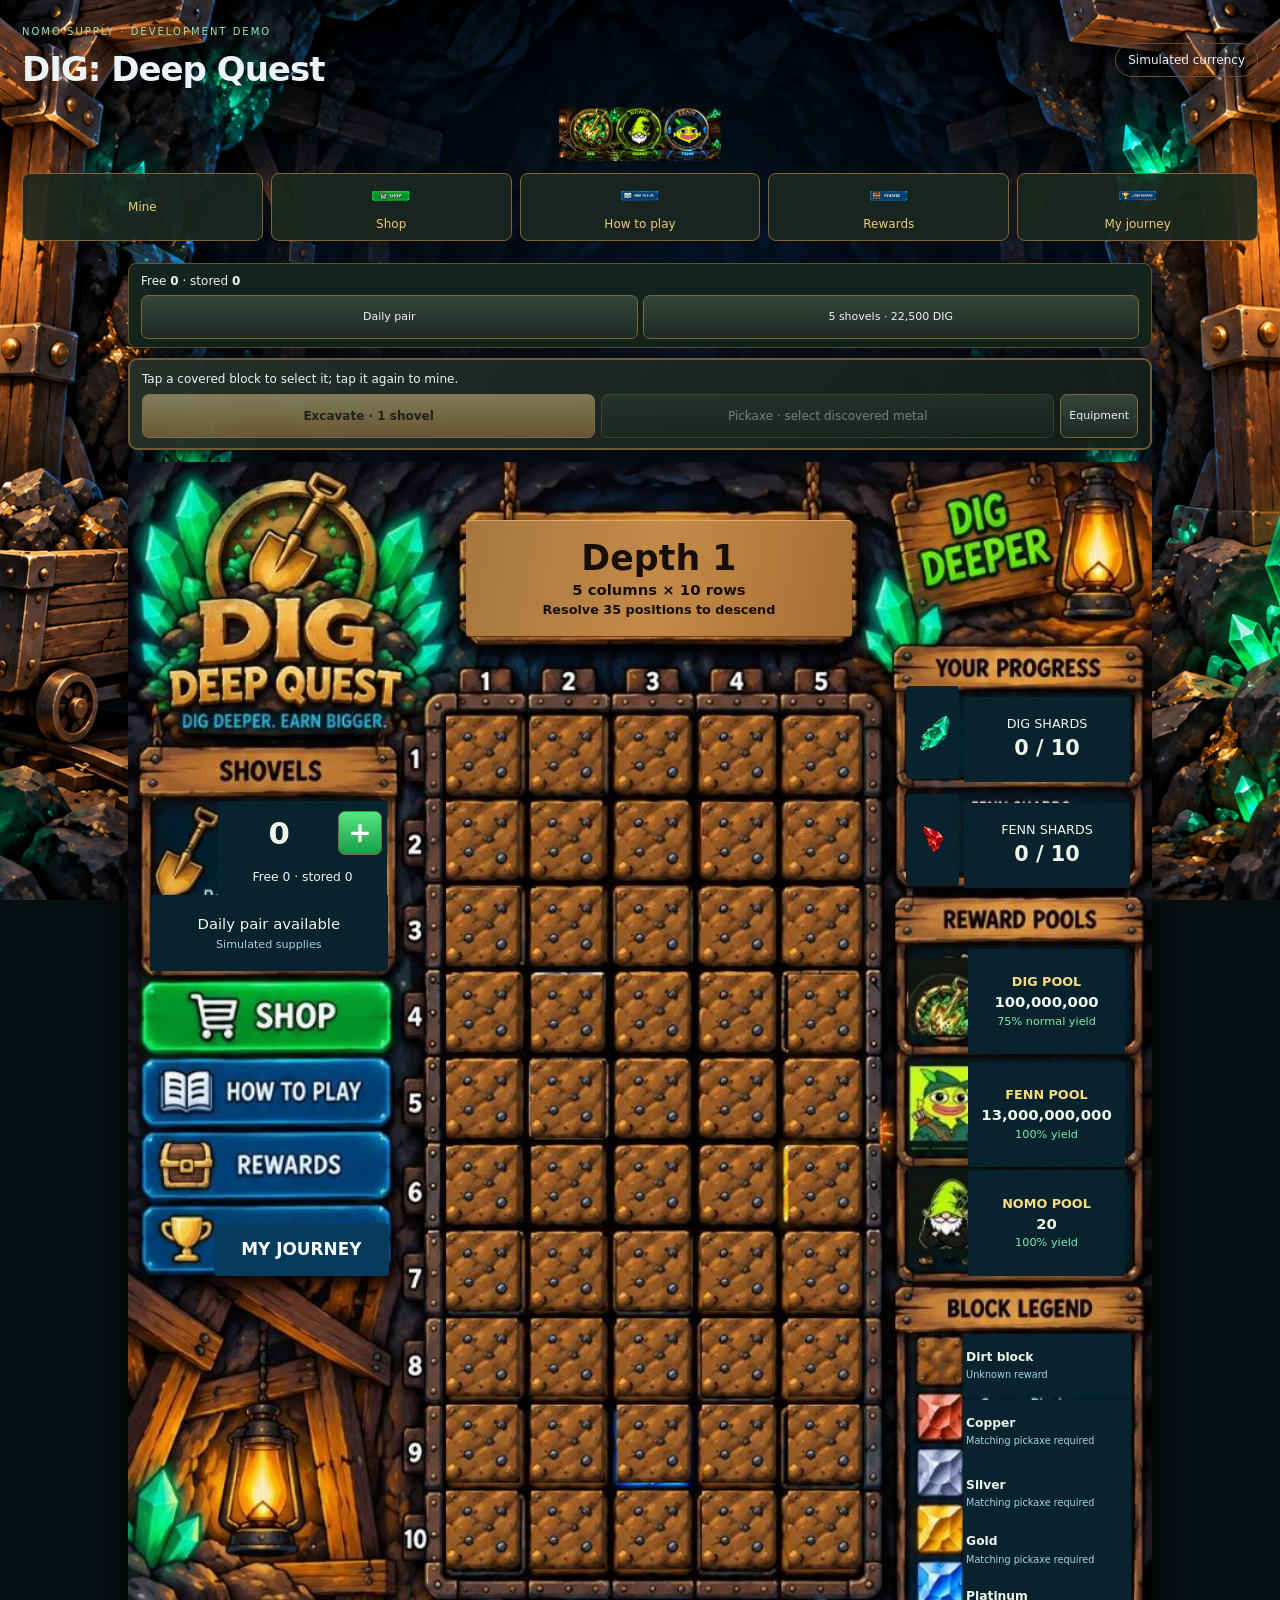
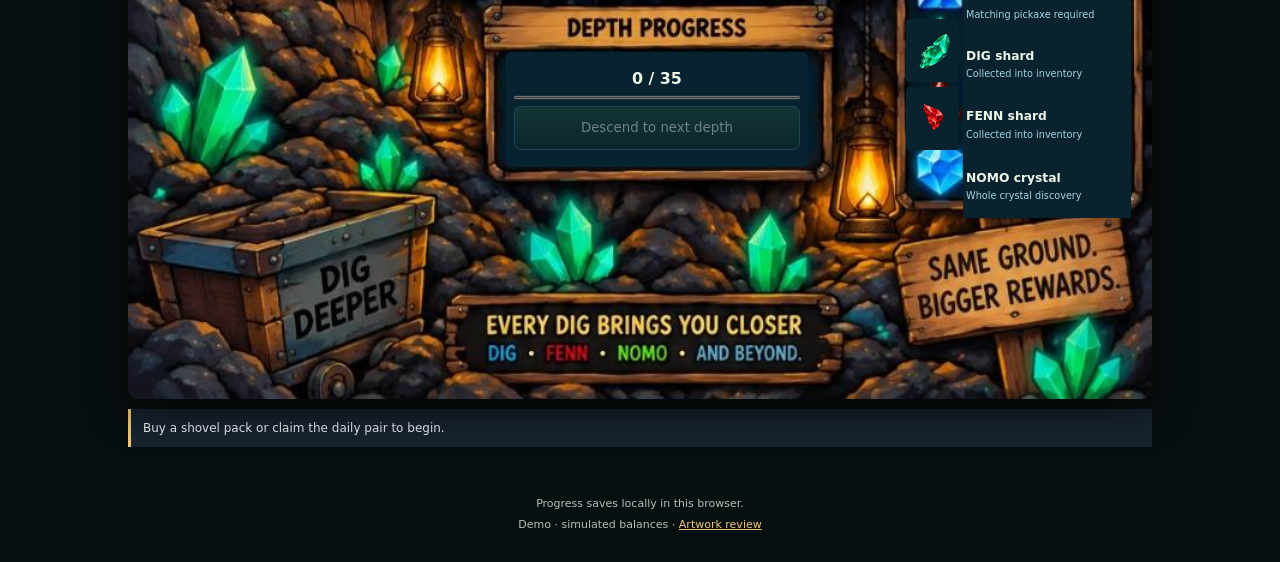
==== index.html @ f8990d6e "Publish tested NOMO Dynamite Run and shop target-mode fixes" ====
<!doctype html>
<html lang="en">
<head>
  <meta charset="utf-8">
  <meta name="viewport" content="width=device-width, initial-scale=1">
  <meta name="theme-color" content="#101923">
  <meta name="referrer" content="no-referrer">
  <meta http-equiv="Content-Security-Policy" content="default-src 'self'; script-src 'self'; style-src 'self'; img-src 'self' data:; connect-src 'self'; object-src 'none'; base-uri 'self'; form-action 'self'">
  <title>DIG: Deep Quest — gameplay preview</title>
  <link rel="stylesheet" href="style.css?v=nomo-run-20261014">
  <link rel="stylesheet" href="approved-board.css?v=nomo-run-20261014">
  <link rel="stylesheet" href="approved-shop.css?v=nomo-run-20261014">
  <script type="module" src="interface.mjs?v=nomo-run-20261014"></script>
  <script type="module" src="app.mjs?v=nomo-run-20261014"></script>
</head>
<body>
  <header><div><p class="eyebrow">NOMO SUPPLY · DEVELOPMENT DEMO</p><h1>DIG: Deep Quest</h1></div><span class="tag">Simulated currency</span></header>
  <div class="brand-scene"><img src="assets/branding/DIG_NOMO_FENN_Coins_User_Selected.png" alt="Official DIG mining emblem, NOMO face and FENN face currency designs" decoding="async"></div>
  <div class="notice" id="art-status" hidden>Approved original artwork · new interface and effects remain available for review.</div>
  <nav class="quick-links" aria-label="Game sections"><a href="#mine">Mine</a><a href="#supplies" data-open-panel="shop-panel" data-art-id="ui.shop">Shop</a><a href="#how-to" data-open-panel="help-panel" data-art-id="ui.how_to_play">How to play</a><a href="#tools" data-open-panel="rewards-panel" data-art-id="ui.rewards">Rewards</a><a href="#statistics" data-open-panel="journey-panel" data-art-id="ui.leaderboard">My journey</a><button type="button" id="qa-launch" data-open-panel="qa-panel" hidden>Demo testing</button></nav>

  <main>

    <section class="mine" id="mine" aria-label="Mining board">
      <div class="approved-board-logo" role="img" aria-label="Approved DIG: Deep Quest shovel and emerald emblem"></div>
      <div class="mine-supplies"><span>Free <b id="free-balance">0</b> · stored <b id="stored-balance">0</b></span><button id="quick-free">Daily pair</button><button id="quick-buy">5 shovels · 22,500 DIG</button></div>
      <div class="target-panel"><p id="target">Select a covered position.</p><button id="dig" class="primary">Excavate · 1 shovel</button><button id="pickaxe">Resolve metal with DIG pickaxe</button><button type="button" data-open-panel="equipment-panel">Equipment</button></div>
      <p class="board-pan-hint">Approved mining board · on a phone, swipe sideways to reach the board and side panels.</p>
      <div class="scene-viewport" data-board-source="assets/boards/approved_full_board.jpg" tabindex="0" aria-label="Approved mining scene; scroll horizontally on a phone"><div class="scene-stage">
        <img class="board-source" src="assets/boards/approved_full_board.jpg" width="853" height="1280" alt="Approved DIG: Deep Quest cave scenery, emerald mining emblem, lanterns, wooden and metal frame, and mining cart" decoding="async">
        <div class="board-heading scene-depth"><h2>Depth <span id="depth">1</span></h2><p>5 columns × 10 rows</p><small>Resolve 35 positions to descend</small></div>
        <div class="scene-shovel-main scene-left-hud"><strong id="scene-shovels">0</strong><button id="scene-free" aria-label="Claim daily shovel pair">+</button><small>Free <span id="scene-free-count">0</span> · stored <span id="scene-stored-count">0</span></small></div>
        <div class="scene-refill scene-left-hud"><span id="scene-refill">Checking daily eligibility</span><small>Simulated supplies</small></div>
        <a class="scene-nav scene-nav-shop" href="#supplies" data-open-panel="shop-panel" aria-label="Shop excavation supplies"></a>
        <a class="scene-nav scene-nav-how" href="#how-to" data-open-panel="help-panel" aria-label="How to play"></a>
        <a class="scene-nav scene-nav-rewards" href="#tools" data-open-panel="rewards-panel" aria-label="Rewards and inventory"></a>
        <a class="scene-nav scene-nav-journey" href="#statistics" data-open-panel="journey-panel" aria-label="Your local mining journey"><span>My journey</span></a>
        <div class="scene-shard scene-shard-dig scene-right-hud"><span>DIG shards</span><strong id="scene-shards-DIG">0 / 10</strong></div>
        <img class="scene-shard-icon scene-right-hud" data-token="DIG" src="assets/new/dig-shard-fragment.png" alt="DIG emerald fragment · new artwork for review">
        <div class="scene-shard scene-shard-fenn scene-right-hud"><span>FENN shards</span><strong id="scene-shards-FENN">0 / 10</strong></div>
        <img class="scene-shard-icon scene-right-hud" data-token="FENN" src="assets/new/fenn-shard-fragment.png" alt="FENN ruby fragment · new artwork for review">
        <div class="scene-pool scene-pool-dig scene-right-hud"><span>DIG pool</span><strong id="scene-pool-DIG">—</strong><small id="scene-yield-DIG">—</small></div>
        <div class="scene-pool scene-pool-fenn scene-right-hud"><span>FENN pool</span><strong id="scene-pool-FENN">—</strong><small id="scene-yield-FENN">—</small></div>
        <div class="scene-pool scene-pool-nomo scene-right-hud"><span>NOMO pool</span><strong id="scene-pool-NOMO">—</strong><small id="scene-yield-NOMO">—</small></div>
        <div class="scene-legend scene-right-hud" data-kind="covered"><strong>Dirt block</strong><small>Unknown reward</small></div>
        <div class="scene-legend scene-right-hud" data-kind="copper"><strong>Copper</strong><small>Matching pickaxe required</small></div>
        <div class="scene-legend scene-right-hud" data-kind="silver"><strong>Silver</strong><small>Matching pickaxe required</small></div>
        <div class="scene-legend scene-right-hud" data-kind="gold"><strong>Gold</strong><small>Matching pickaxe required</small></div>
        <div class="scene-legend scene-right-hud" data-kind="platinum"><strong>Platinum</strong><small>Matching pickaxe required</small></div>
        <div class="scene-legend scene-right-hud" data-kind="dig-shard"><strong>DIG shard</strong><small>Collected into inventory</small></div>
        <img class="scene-shard-icon scene-right-hud" data-place="legend" data-token="DIG" src="assets/new/dig-shard-fragment.png" alt="DIG shard piece · new artwork for review">
        <div class="scene-legend scene-right-hud" data-kind="fenn-shard"><strong>FENN shard</strong><small>Collected into inventory</small></div>
        <img class="scene-shard-icon scene-right-hud" data-place="legend" data-token="FENN" src="assets/new/fenn-shard-fragment.png" alt="FENN shard piece · new artwork for review">
        <div class="scene-legend scene-right-hud" data-kind="nomo-crystal"><strong>NOMO crystal</strong><small>Whole crystal discovery</small></div>
        <div id="mining-stage"><div id="board" class="board" aria-label="50 mining positions"></div></div>
        <div class="scene-progress"><strong id="progress">0 / 35</strong><progress id="progress-bar" max="35" value="0" aria-label="Resolved positions toward descent"></progress><button id="descend">Descend to next depth</button></div>
      </div></div>
      <div class="scene-panorama" role="img" aria-label="Approved mining cart, emeralds and underground scenery"></div>

      <div id="message" role="status" aria-live="polite">Buy a shovel pack or claim the daily pair to begin.</div>

    </section>

  </main>
  <footer><p id="save-status">Progress saves locally in this browser.</p><span>Demo · simulated balances</span> · <a href="visual-review.html">Artwork review</a></footer>
  <dialog id="shop-panel" class="game-panel" aria-labelledby="shop-panel-title"><div class="panel-heading"><h2 id="shop-panel-title">Shop</h2><button type="button" data-close-panel aria-label="Close Shop">Close</button></div><section id="approved-shop" aria-label="Approved interactive shop"></section>    <aside class="panel account" id="supplies">
      <h2>Your expedition</h2>
      <dl class="metrics"><div><dt>Demo wallet · DIG</dt><dd id="wallet">—</dd></div><div><dt>Shovels</dt><dd id="shovels">—</dd></div><div><dt>Lifetime simulated DIG earned</dt><dd id="earned">—</dd></div><div><dt>Simulated profile Rewards · DIG</dt><dd id="rewards">—</dd></div></dl>
      <button id="claim-rewards">Claim available Rewards</button>
      <details class="native-wallets"><summary>FENN &amp; NOMO balances</summary><p>FENN <strong id="wallet-FENN"></strong> · held Rewards <span id="rewards-FENN"></span></p><button id="claim-FENN">Claim FENN Rewards</button><p>NOMO <strong id="wallet-NOMO"></strong> · held Rewards <span id="rewards-NOMO"></span></p><button id="claim-NOMO">Claim NOMO Rewards</button></details>
      <p class="hint">Rewards above the per-wallet 30M DIG cap stay claimable. This demo uses a local mock of profile Rewards.</p>
      <h2>Excavation supplies</h2>
      <span class="choice-label">Shovel pack</span><input type="hidden" id="pack" value="10"><div id="pack-choices" class="choice-buttons" data-choice="pack" role="group" aria-label="Shovel pack"><button type="button" data-value="1" aria-pressed="false">1 · 4,500 DIG</button><button type="button" data-value="5" aria-pressed="false">5 · 22,500 DIG</button><button type="button" data-value="10" aria-pressed="true">10 · 45,000 DIG</button><button type="button" data-value="25" aria-pressed="false">25 · 112,500 DIG</button><button type="button" data-value="50" aria-pressed="false">50 · 225,000 DIG</button></div>
      <button id="buy-shovels">Buy simulated shovels</button><button id="free">Claim 2 daily free shovels</button>
      <p class="hint" id="free-status"></p>
      <h2>DIG Boost coverage</h2><p id="boost-status"></p><p><strong id="pass">0</strong> covered positions remaining</p>
      <button id="buy-pass">DIG Boost Pass · 260,000 DIG</button>
      <p class="hint" id="boost-terms">DIG payment only. Boost Mode belongs exclusively to the DIG reward pool. 250 future eligible positions; digging sold separately. Buying a pass does not guarantee activation. Unused uses carry forward. No refunds; timing and profit are not guaranteed. FENN/NOMO retain their normal yields and pauses. Oso/Bebe equipment bonuses are separate; they have no independent Boost Mode or Boost pool.</p>
      <details id="mythic-nfts"><summary>Mythic Shovel NFTs</summary><div id="mythic-shop"></div><div id="allowances" class="hint"></div></details>
      <details><summary>Cosmetic shovels</summary><div id="shovel-shop"></div><p class="hint">Permanent skins grant no actions or NFT bonuses.</p></details>
      <details><summary>Decorative plates</summary><p class="hint">Standalone catalogue prices; no gameplay effects. New frame designs await review; branded previews retain the original approved coin pixels.</p><div id="plate-shop"></div></details>
      <div class="descent"><button id="depth-pass" data-art-id="tool.depth_pass">Early descent · 10,000 DIG</button></div>    </aside></dialog>
  <dialog id="equipment-panel" class="game-panel" aria-labelledby="equipment-panel-title"><div class="panel-heading"><h2 id="equipment-panel-title">Equipment</h2><button type="button" data-close-panel aria-label="Close Equipment">Close</button></div>    <aside class="panel tools" id="tools">
      <h2>Information tools</h2><button id="light" data-art-id="tool.miners_light">Miner’s Light · 2,000 DIG</button><button id="detector" data-art-id="tool.metal_detector">Metal Detector · 3,000 DIG</button><button id="scanner" data-art-id="tool.prospector_scanner">Scan selected row · 4,000 DIG</button><button id="finder" data-art-id="tool.crystal_finder">Crystal Finder · 2,750 DIG</button>
      <p class="hint">Information tools reveal existing outcomes. They do not excavate, reroll, or consume shovels.</p><div id="info" class="hint"></div>
      <h2>Bulk equipment</h2><label class="charge-toggle"><input type="checkbox" id="charge-mode"> Select three connected Charge targets</label><button id="small-charge" data-art-id="tool.small_charge">Small Charge · 3 positions · 13,500 DIG</button><button id="power-strike">Power Strike · 2×2 · 18,000 DIG</button><button id="drill">FENN Deep Drill · column · 45,000 DIG</button><button id="dynamite">NOMO Dynamite · two rows · 0.05 NOMO</button><p class="hint">For Power Strike or Dynamite, select the upper-left position. Every affected position must be unexcavated; the whole purchase rolls back if any settlement fails.</p>
      <div class="reward-choice"><span class="choice-label">Metal reward family</span><input type="hidden" id="reward-family" value="DIG"><div id="reward-family-choices" class="choice-buttons" data-choice="reward-family" role="group" aria-label="Metal reward family"><button type="button" data-value="DIG" aria-pressed="true">DIG</button><button type="button" data-value="FENN" aria-pressed="false">FENN</button><button type="button" data-value="NOMO" aria-pressed="false">NOMO</button></div><span class="choice-label">Payment currency</span><input type="hidden" id="pay-currency" value="DIG"><div id="pay-currency-choices" class="choice-buttons" data-choice="pay-currency" role="group" aria-label="Payment currency"><button type="button" data-value="DIG" aria-pressed="true">DIG</button><button type="button" data-value="FENN" aria-pressed="false">FENN</button><button type="button" data-value="NOMO" aria-pressed="false">NOMO</button></div><p class="hint">Metal prices remain fixed. DIG-paid native rewards fund DIG only; unavailable NOMO quotes cannot be bypassed.</p></div>      <div id="pickaxe-preview"></div><button id="sound-toggle" aria-pressed="false">Sound off · new effect preview</button>      <div id="equipped-plate"></div>    </aside></dialog>
  <dialog id="rewards-panel" class="game-panel" aria-labelledby="rewards-panel-title"><div class="panel-heading"><h2 id="rewards-panel-title">Rewards</h2><button type="button" data-close-panel aria-label="Close Rewards">Close</button></div>      <h2>Inventory</h2><p id="shards"></p><div id="crystals"></div><p id="supplemental" class="hint"></p>
      <h2>Reward vault · DIG</h2><dl class="metrics compact"><div><dt>Spendable</dt><dd id="spendable">—</dd></div><div><dt>Protected obligations</dt><dd id="reserved">—</dd></div><div><dt>Unreserved treasury</dt><dd id="treasury">—</dd></div></dl>
      <p class="hint">FENN: <span id="pool-FENN"></span></p><p class="hint">NOMO: <span id="pool-NOMO"></span></p>
</dialog>
  <dialog id="help-panel" class="game-panel" aria-labelledby="help-panel-title"><div class="panel-heading"><h2 id="help-panel-title">How to play</h2><button type="button" data-close-panel aria-label="Close How to play">Close</button></div>  <div class="how-to" id="how-to"><ol><li>Open Shop → Shovels → Buy digging shovels to buy a pack using simulated DIG, or claim the eligible daily pair.</li><li>Tap a covered block once to select it, then tap the same block again to mine with one shovel. You can also use Excavate. Discovered metal still needs a matching pickaxe.</li><li>Only the DIG reward pool has Boost Mode. Buy its pass using DIG only; buying does not guarantee activation. Coverage applies when the DIG pool meets its approved funding conditions. Digging still uses shovels.</li><li>Use information tools before excavating. Resolve 35 positions, or purchase early Depth Pass, then confirm the next depth.</li></ol><p>Nothing connects to a live wallet. Your phone saves a separate local game; saves do not sync across devices.</p></div></dialog>
  <dialog id="journey-panel" class="game-panel" aria-labelledby="journey-panel-title"><div class="panel-heading"><h2 id="journey-panel-title">My journey</h2><button type="button" data-close-panel aria-label="Close My journey">Close</button></div>      <h2 id="statistics">Your mining journey</h2><p class="hint">Local expedition history. Online leaderboard service is not connected.</p><ol id="activity"></ol>
</dialog>
  <dialog id="qa-panel" class="game-panel" aria-labelledby="qa-panel-title"><div class="panel-heading"><h2 id="qa-panel-title">Demo testing</h2><button type="button" data-close-panel aria-label="Close Demo testing">Close</button></div>      <details><summary>Allocation monitor</summary><p class="hint">Read-only simulated balances. Protected obligations are part of the actual pool, not additional funding. No withdrawal controls.</p><div id="ledger-monitor"></div></details>
      <details><summary>Simulation fixture</summary><p class="hint">Test funding only; no live token transfer. Deposits enter native vaults at 100%. There is no withdrawal action.</p><button id="deposit">Funder deposit · 20M simulated DIG</button><button id="deposit-FENN">Deposit · 1B simulated FENN</button><button id="deposit-NOMO">Deposit · 10 simulated NOMO</button></details>
      <details><summary>Simulated profile &amp; wallets</summary><p class="hint">One local profile; up to ten linked mock wallets. Linking never duplicates daily or first-release entitlements. Real NOMO Supply identity and Rewards integration are not connected.</p><span class="choice-label">Reward destination</span><input type="hidden" id="wallet-selection" value=""><div id="wallet-selection-choices" class="choice-buttons" data-choice="wallet-selection" role="group" aria-label="Reward destination"></div><label for="wallet-id">New mock wallet name</label><input id="wallet-id" maxlength="40"><button id="link-wallet">Link mock wallet</button></details>
<p class="hint">Local simulation only. Native runway estimation, paused-pool fallback, crystal ranking and shard-formed settlement remain pending. Physical-device QA remains pending.</p></dialog>
  <dialog id="confirm-dialog"><form method="dialog"><h2 id="confirm-title"></h2><p id="confirm-text"></p><div class="dialog-actions"><button value="cancel">Cancel</button><button value="confirm" class="primary">Confirm</button></div></form></dialog>
  <dialog id="descent-cinematic" class="descent-cinematic" aria-labelledby="descent-title" data-phase="idle">
    <canvas class="descent-tunnel" aria-hidden="true" hidden></canvas>
    <div class="descent-heading"><p class="eyebrow">DIG: DEEP QUEST · THE JOURNEY CONTINUES</p><h2 id="descent-title" data-descent-title></h2><p data-descent-status aria-live="polite"></p></div>
    <div class="descent-pass" hidden><img src="assets/equipment/depth_pass.png" alt="Approved Depth Pass artwork"><strong>Depth Pass</strong><p>Your passage to the next depth</p></div>
    <div class="descent-footer"><small>New animation · awaiting review</small><button type="button" data-descent-skip>Skip animation</button></div>
  </dialog>
  <dialog id="nomo-cinematic" class="nomo-cinematic" aria-labelledby="nomo-title" data-phase="idle">
    <h2 id="nomo-title">NOMO Dynamite Run</h2>
    <p data-nomo-status aria-live="polite"></p>
    <canvas width="640" height="360" role="img" aria-label="NOMO plants dynamite across the two purchased mining rows"></canvas>
    <p>Metal discoveries still need a matching pickaxe. Skipping the animation keeps your excavation and rewards.</p>
    <div class="dialog-actions"><small>New animation using approved artwork · awaiting review</small><button type="button" data-nomo-skip>Skip animation</button></div>
  </dialog>
</body>
</html>
---- style.css ----
:root{color-scheme:dark;--bg:#0d141d;--panel:#151f2c;--border:#2d3c4d;--text:#edf2f7;--muted:#a6b7c7;--accent:#f4c978;--green:#91d2b1;font-family:system-ui,sans-serif}
*{box-sizing:border-box}body{margin:0;background:var(--bg);color:var(--text);line-height:1.5}header,main,footer,.notice{max-width:1200px;margin:auto}header{display:flex;justify-content:space-between;align-items:center;padding:24px 22px 16px;gap:14px}h1{font-size:clamp(24px,4vw,34px);margin:0;letter-spacing:-1px}h2{font-size:17px;margin:20px 0 12px}h2:first-child{margin-top:0}.eyebrow{font-size:10px;letter-spacing:2px;color:var(--accent);margin:0 0 5px}.tag{font-size:12px;border:1px solid var(--border);border-radius:30px;padding:7px 12px;white-space:nowrap}.notice{padding:12px 22px;background:#28241b;border-block:1px solid #665638;color:#f4d899;font-size:13px}main{display:grid;grid-template-columns:minmax(220px,1fr) minmax(290px,390px) minmax(220px,1fr);gap:18px;padding:22px;align-items:start}.panel{background:var(--panel);border:1px solid var(--border);border-radius:12px;padding:18px}.hint{color:var(--muted);font-size:12px;margin:8px 0 12px}.metrics{margin:0}.metrics div{padding:10px 0;border-bottom:1px solid var(--border)}dt{color:var(--muted);font-size:12px}dd{margin:0;font-size:22px;font-variant-numeric:tabular-nums}.compact dd{font-size:17px}button,select{font:inherit;color:var(--text);background:#202e3e;border:1px solid #42556a;border-radius:7px;min-height:44px;padding:10px 12px;width:100%;margin-top:8px;cursor:pointer}button:hover:not(:disabled){background:#2c4054}button:disabled{opacity:.45;cursor:not-allowed}.primary{background:var(--accent);color:#201d15;border-color:var(--accent);font-weight:700}.primary:hover:not(:disabled){background:#ffe0a7}button:focus-visible,select:focus-visible,summary:focus-visible{outline:3px solid var(--accent);outline-offset:3px}label{font-size:12px;color:var(--muted)}.board-heading{display:flex;align-items:center;justify-content:space-between}.board-heading h2{font-size:25px;margin:0}.board-heading .hint{margin:0;font-size:11px}progress{width:100%;height:5px;accent-color:var(--accent);margin:12px 0 16px}.board{display:grid;grid-template-columns:repeat(5,minmax(0,1fr));gap:5px;padding:8px;border:1px solid #435165;border-radius:10px;background:#111c28;background-size:cover;background-position:center}.cell{margin:0;aspect-ratio:1;min-height:44px;padding:4px 2px;border-radius:5px;font-size:10px;display:flex;flex-direction:column;align-items:center;justify-content:center;gap:2px;position:relative;overflow:hidden}.cell .symbol{font-size:18px;font-weight:700}.cell .coords{font-size:9px;color:var(--muted)}.cell[data-state="covered"]{background:#273442}.cell[data-state="resolved"]{background:#102921;border-color:#2b5544}.cell[data-state="metal"]{background:#34291b;border-color:#aa8252}.cell[data-light="true"]{border-style:dashed;border-color:var(--accent)}.cell[aria-pressed="true"]{outline:2px solid var(--accent);outline-offset:1px;z-index:1}.cell img{width:100%;height:100%;object-fit:contain;position:absolute;inset:0;image-rendering:pixelated}.cell .over-art{background:#0d141dda;padding:1px 3px;border-radius:3px;z-index:1}.target-panel{background:var(--panel);padding:12px;border:1px solid var(--border);border-radius:9px}.target-panel p{font-size:13px;margin:0 0 8px}#message{min-height:56px;margin:12px 0;padding:10px 12px;border-left:3px solid var(--accent);background:#172330;font-size:13px}#message[data-error="true"]{border-color:#f4a59b;color:#ffc2b9}.descent{display:grid;grid-template-columns:1fr 1fr;gap:8px}.descent button{font-size:12px}#activity{padding-left:18px;font-size:11px;color:var(--muted);max-height:210px;overflow:auto}#activity li{margin-bottom:8px}.inventory-item{padding:8px 0;border-bottom:1px solid var(--border);font-size:12px}.inventory-item button{font-size:12px}summary{cursor:pointer;font-size:12px;padding:12px 0}footer{padding:12px 22px 28px;font-size:12px;color:var(--muted)}dialog{max-width:min(90vw,460px);border:1px solid var(--border);border-radius:12px;background:var(--panel);color:var(--text);padding:24px}dialog::backdrop{background:#000b}.dialog-actions{display:flex;gap:12px}.dialog-actions button{width:50%}
@media(max-width:980px){main{grid-template-columns:minmax(220px,1fr) minmax(290px,390px)}.tools{grid-column:1/-1;display:block}.tools #activity{max-height:160px}}
@media(max-width:620px){header{padding:18px 14px;align-items:start}.tag{font-size:10px;padding:5px 8px}.notice{padding:10px 14px}main{display:flex;flex-direction:column;padding:14px;gap:16px}.mine{order:0;width:100%;max-width:390px;align-self:center}.account{order:1;width:100%}.tools{order:2;width:100%}.board{gap:4px;padding:6px}.cell{font-size:9px}.cell .symbol{font-size:16px}.panel{padding:16px}footer{padding:12px 14px 24px}}
@media(prefers-reduced-motion:no-preference){button{transition:background .12s ease}}
a{color:var(--accent)}.quick-links{display:flex;gap:8px;max-width:1200px;margin:12px auto 0;padding:0 22px}.quick-links a{display:flex;align-items:center;justify-content:center;min-height:44px;padding:8px 12px;border:1px solid var(--border);border-radius:8px;text-decoration:none;font-size:12px}.quick-links a:focus-visible{outline:3px solid var(--accent);outline-offset:3px}.how-to{max-width:1156px;margin:8px auto 0;padding:0 12px;font-size:13px}.how-to p{color:var(--muted)}#mine,#supplies,#tools{scroll-margin-top:12px}
.review-main{display:block;max-width:1100px}.review-grid{display:grid;grid-template-columns:repeat(auto-fit,minmax(180px,1fr));gap:12px;margin:14px 0 24px}.review-card{border:1px solid var(--border);border-radius:9px;background:var(--panel);padding:16px;min-width:0}.review-card h3{font-size:14px;margin:0 0 12px}.review-window{min-height:104px;border:2px dashed var(--accent);background:#253343;padding:10px;display:flex;flex-direction:column;justify-content:center;gap:6px;text-align:center;border-radius:5px}.review-window span{color:var(--accent);font-size:10px;text-transform:uppercase;letter-spacing:1px}.review-card p{font-size:12px;color:var(--muted)}.review-sample{max-width:540px;padding:20px;border:1px solid var(--border);background:var(--panel);border-radius:10px;margin-bottom:16px}.review-sample .draft-label{font-size:10px;color:var(--accent);letter-spacing:1px}.review-sample strong{display:block;font-size:17px;margin:8px 0}
.board[data-layout="approved"]{display:block;position:relative;aspect-ratio:500/946;padding:0;border:0;border-radius:0;background:url('assets/boards/covered_grid_viewport.png') center/100% 100% no-repeat;isolation:isolate}
.board[data-layout="approved"] .cell{position:absolute;aspect-ratio:auto;min-height:0;margin:0;border:0;border-radius:2px;padding:0;background:transparent;gap:0}
.board[data-layout="approved"] .cell[data-state="covered"]:not([data-light="true"]){background:transparent}
.board[data-layout="approved"] .cell[data-art="true"]>span{visibility:hidden}
.board[data-layout="approved"] .cell img{object-fit:cover;image-rendering:auto}
.board[data-layout="approved"] .cell[data-light="true"]{background:#102819ee;border:2px dashed #dbe586;color:#ffefa7}
.board[data-layout="approved"] .cell[aria-pressed="true"]{box-shadow:inset 0 0 0 3px #f9ec99,0 0 15px #97f44d;outline:0}
.board[data-layout="approved"] .cell:focus-visible{outline:3px solid #fff4aa;outline-offset:1px}
.quick-links a{flex-direction:column;gap:4px;flex:1}.control-art{width:42px;height:34px;object-fit:contain}.review-card>img{display:block;width:100%;height:140px;object-fit:contain;margin-bottom:12px}.review-card h3{overflow-wrap:anywhere}
button .control-art{float:left;margin-right:8px;width:42px;height:42px}button[data-art-id]{min-height:62px;display:flex;align-items:center;gap:9px;text-align:left}.descent button[data-art-id]{font-size:11px}
.quick-links a{min-width:0;padding:7px 4px}.quick-links .control-art{width:38px;height:30px}.shop-card{padding:8px;border-bottom:1px solid var(--border)}.shop-card img{width:100%;height:120px;object-fit:contain}.mythic-card{padding:14px 0;border-bottom:1px solid var(--border);font-size:12px}.charge-toggle{display:flex;gap:8px;align-items:center}.charge-toggle input{width:20px;height:20px}.cell[data-charge="true"]{box-shadow:inset 0 0 0 3px #f98548!important}.mine-supplies{display:grid;grid-template-columns:1fr 1fr;gap:5px;margin-bottom:12px;font-size:12px}.mine-supplies>span{grid-column:1/-1}.mine-supplies button{font-size:11px;padding:8px 5px;margin:0}.reward-choice{margin-top:12px;font-size:12px}.native-wallets p{font-size:12px;overflow-wrap:anywhere}input{font:inherit;max-width:100%;color:var(--text);background:#101f19;border:1px solid var(--border);border-radius:5px;padding:10px;min-height:44px}
:root{--bg:#080f10;--panel:#15221e;--border:#655137;--accent:#eec879;--green:#72e8b4;--muted:#b1c3b5}body{background:#080f10 url('assets/new/cavern-surround.svg') center top/1200px auto fixed}header,main,footer,.notice,.quick-links{max-width:1280px}.brand-scene{max-width:1236px;margin:0 auto;border:2px solid #6b542c;border-radius:10px;overflow:hidden;box-shadow:0 0 35px #165c3b66}.brand-scene img{display:block;width:100%;height:auto;max-height:300px;object-fit:contain;background:#07110b}header{padding-bottom:12px}.eyebrow{color:#95e7b6}.panel,.target-panel{background:linear-gradient(135deg,#283129ee,#131d1aee);border:2px solid #735a36;box-shadow:inset 0 0 0 2px #181a15,0 8px 26px #0008}.panel h2{color:#f2d794;text-shadow:0 2px #000}.notice{background:#17271cdd;border-color:#425537;color:#c4eac7}.mine{background:#101a16b3;padding:12px;border:2px solid #604827;border-radius:12px;box-shadow:0 10px 34px #0009}.board-heading h2{color:#f6d896}button,select{background:linear-gradient(#35453b,#1c2a23);border-color:#82653b}button:hover:not(:disabled){background:linear-gradient(#4a614d,#263b2c)}button.primary{background:linear-gradient(#f5df9b,#be8c3f);color:#21170e}.quick-links a{background:#1b271fe8;border-color:#82653b}main{grid-template-columns:minmax(200px,1fr) minmax(320px,470px) minmax(220px,1fr)}.board[data-layout="approved"] .cell .coin-face{visibility:visible!important;width:88%;height:86%;border-radius:50%;background-image:url('assets/branding/DIG_NOMO_FENN_Coins_User_Selected.png');background-size:375% auto;background-position:7.5% 4%;box-shadow:0 0 8px #e3c166}.coin-face[data-token="NOMO"]{background-position:50% 4%!important}.coin-face[data-token="FENN"]{background-position:91% 4%!important}.board[data-layout="approved"] .cell[data-state="resolved"]{background:#101e17cc}.mythic-card{border:1px solid #72906b;margin:12px 0;padding:12px;background:radial-gradient(ellipse at top,#53733c44,#11251c);border-radius:8px}.mythic-card strong{display:block;color:#f0dda3;font-size:11px}.native-wallets strong{font-variant-numeric:tabular-nums}
@media(max-width:980px){main{grid-template-columns:minmax(200px,1fr) minmax(290px,420px)}}
@media(max-width:620px){.brand-scene{margin:0 14px;border-radius:8px}.brand-scene img{height:auto;max-height:150px}.mine{padding:0;border:0;background:transparent;box-shadow:none}.board-heading{padding:4px}.shop-card img{height:100px}.mine-supplies{background:#14231c;padding:8px;border:1px solid #675230;border-radius:8px}.target-panel{position:sticky;bottom:8px;z-index:20;box-shadow:0 4px 24px #000c}body{background-size:900px auto}.quick-links .control-art{width:32px;height:28px}.quick-links a{font-size:10px}.reward-choice{display:grid;grid-template-columns:1fr 1fr;gap:5px}.reward-choice .hint{grid-column:1/-1}.review-main{padding:14px}}
#mining-stage{position:relative;isolation:isolate}.presentation-overlay{position:absolute;pointer-events:none;z-index:5}.strike-tool{position:absolute;width:90px;height:90px;object-fit:contain;pointer-events:none;z-index:6;transform-origin:70% 70%}#pickaxe-preview img{width:100%;height:140px;object-fit:contain}#sound-toggle{font-size:11px}.review-animation canvas{max-width:100%;image-rendering:auto;background:#1d2921;border-radius:6px}
.character-action{position:absolute;width:110px;height:165px;object-fit:contain;pointer-events:none;z-index:7;mix-blend-mode:screen;filter:drop-shadow(0 0 10px #7eeb8b)}.cell[data-review-art="true"]::after{content:'REVIEW';position:absolute;bottom:1px;right:1px;font-size:6px;color:#ffe18a;background:#151c18dd;padding:1px 2px;z-index:3}.board[data-layout="approved"] .cell[aria-pressed="true"]::before{content:'';position:absolute;inset:0;background:url('assets/effects/masks/tile_focus.png') center/100% 100%;pointer-events:none;z-index:3}body[data-boost="true"] .board-heading{background:url('assets/new/boost-ring.svg') right center/48px 48px no-repeat;box-shadow:0 0 20px #88df7844}
.concept-tool{background-repeat:no-repeat;margin:4px auto 12px;filter:drop-shadow(0 0 8px #83bc71)}.review-card p{overflow-wrap:anywhere}.review-animation canvas{display:block;height:auto}.cell[data-kind="shovel"] .symbol{visibility:visible!important;position:absolute;bottom:3px;right:3px;background:#092f17!important;color:#adffd0;font-size:14px!important}
.board[data-layout="approved"] .cell[data-light="true"]{background:transparent;border:2px dashed #e3db84}.light-window{position:absolute;inset:10% 14% 23%;border:1px solid #95c79c;border-radius:4px;background:#122b1fd9;display:flex;align-items:center;justify-content:center;overflow:hidden;visibility:visible!important}.light-window .coin-face{width:100%!important;height:100%!important}.light-window img{object-fit:contain!important}.lit-label{position:absolute;bottom:0;left:0;right:0;background:#18271de8;color:#ffffbe;font-size:6px;line-height:10px;font-weight:700}
@media(max-width:620px){.quick-links{padding:0 14px;gap:5px}.quick-links a{flex:1;font-size:11px;padding:8px 6px}.how-to{margin:8px 14px 0;padding:0 8px}.review-grid{grid-template-columns:repeat(2,minmax(0,1fr));gap:8px}.review-card{padding:10px}.review-window{font-size:12px}.review-main{display:block}}
body{background-image:url('assets/new/cavern-environment.png');background-size:cover;background-position:center top;background-attachment:fixed}.mine{overflow:clip}.plate-preview{position:relative;width:min(100%,240px);margin:8px auto}.plate-preview>img{display:block;width:100%;height:auto!important}.plate-preview .coin-face{position:absolute;left:14.2%;top:24%;width:23%;aspect-ratio:1;border-radius:50%;background-image:url('assets/branding/DIG_NOMO_FENN_Coins_User_Selected.png');background-size:375% auto;background-position:7.5% 4%}.plate-preview small{display:block;text-align:center;color:#d4d997;font-size:9px}.plate-preview .coin-face[data-token="NOMO"]{background-position:50% 4%}.plate-preview .coin-face[data-token="FENN"]{background-position:91% 4%}
@media(max-width:620px){body{background-attachment:scroll;background-size:auto 1200px}}
body.descent-playing{overflow:hidden}.descent-cinematic{position:fixed;inset:0;width:100vw;height:100vh;height:100dvh;max-width:none;max-height:none;margin:0;padding:0;border:0;border-radius:0;background:#030b07;overflow:hidden;color:#f6e9b6;isolation:isolate}.descent-cinematic::backdrop{background:#030805}.descent-tunnel{position:absolute;inset:0;width:100%;height:100%;z-index:-1}.descent-heading{position:absolute;top:0;left:0;right:0;padding:24px 18px;text-align:center;background:linear-gradient(#06110fee,transparent);pointer-events:none}.descent-heading h2{font-size:clamp(26px,5vw,42px);margin:5px 0;text-shadow:0 3px 6px #000}.descent-heading p{margin:8px 0}.descent-pass{position:absolute;inset:20% 10% 22%;display:flex;flex-direction:column;align-items:center;justify-content:center;border:2px solid #bc9c55;border-radius:18px;background:radial-gradient(ellipse,#34522fe8,#101e17);box-shadow:0 0 55px #b6ce6277;text-align:center;padding:20px}.descent-pass[hidden],.descent-tunnel[hidden]{display:none}.descent-pass img{width:min(65vw,310px);height:min(34vh,300px);object-fit:contain;filter:drop-shadow(0 0 16px #ffd887)}.descent-pass strong{font-size:clamp(25px,5vw,38px);color:#ffe5a1}.descent-pass p{margin:8px 0;font-size:14px}.descent-footer{position:absolute;bottom:0;left:0;right:0;display:flex;justify-content:space-between;align-items:center;gap:12px;padding:18px;background:linear-gradient(transparent,#06110fee)}.descent-footer small{font-size:10px;color:#c6d69f}.descent-footer button{width:auto;min-width:130px;margin:0}.descent-cinematic[data-phase="pass"] .descent-pass{animation:pass-arrival .4s ease-out}@keyframes pass-arrival{from{opacity:0;transform:scale(.88)}to{opacity:1;transform:scale(1)}}@media(prefers-reduced-motion:reduce){.descent-cinematic[data-phase="pass"] .descent-pass{animation:none}}
/* New NOMO motion; approved original character pixels are preserved. */
.nomo-playing{overflow:hidden}
.nomo-cinematic{width:min(700px,94vw);max-height:92dvh;overflow:auto;background:#091713;color:#f9dea1;border:3px solid #ae8445;border-radius:14px;padding:16px;box-sizing:border-box}
.nomo-cinematic::backdrop{background:rgba(0,8,6,.9)}
.nomo-cinematic canvas{display:block;width:100%;height:auto;aspect-ratio:16/9;border-radius:8px}
.nomo-cinematic h2{margin:0 0 8px}.nomo-cinematic p{line-height:1.4}
.nomo-cinematic .dialog-actions{align-items:center;flex-wrap:wrap;gap:12px}
.nomo-cinematic [data-nomo-skip]{min-height:44px}
---- approved-board.css ----
/* Owner-approved 853 × 1280 JPEG remains unchanged underneath live UI.
   Responsive placement and counter masks are new interface work for review. */
/* Keep the viewport fixed while live counters and lazy shop previews update. */
html{overflow-anchor:none}
main{grid-template-columns:minmax(0,1fr) minmax(0,1fr)}
.mine{grid-column:1/-1;grid-row:1;width:100%;max-width:1024px;justify-self:center;padding:0;border:0;background:none;box-shadow:none;overflow:visible}
.account{grid-column:1;grid-row:2}.tools{grid-column:2;grid-row:2}
.brand-scene{max-width:220px;margin:0 auto 10px;border:0;box-shadow:none;background:none}.brand-scene img{height:54px;max-height:54px;background:none;object-fit:contain}
.approved-board-logo,.scene-panorama{display:none}
.mine-supplies{margin:0 0 10px;background:#14231c;padding:8px 12px;border:1px solid #675230;border-radius:8px;grid-template-columns:1fr 1fr}
.target-panel{position:sticky;top:8px;bottom:auto;z-index:20;margin-bottom:12px;display:grid;grid-template-columns:1fr 1fr;gap:6px;padding:10px 12px;box-shadow:0 4px 24px #000c}.target-panel p{grid-column:1/-1;margin:0;font-size:12px}.target-panel button{margin:0;font-size:12px;min-height:44px;padding:8px}
.scene-viewport{width:100%;overflow:clip;isolation:isolate;border-radius:10px;background:#07100b;box-shadow:0 12px 38px #0009;container-type:inline-size}
.scene-stage{position:relative;width:100%;aspect-ratio:853/1280}
.board-pan-hint{display:none;margin:8px 0;color:#e3d7b6;font-size:12px}
.board[data-layout="approved"] .cell[data-kind="shard"][data-state="resolved"]{background:#071d16;box-shadow:inset 0 0 10px #000b}
.board[data-layout="approved"] .cell img.fragment-art{inset:12% 4% 6%;width:92%;height:82%;object-fit:contain}
.reward-shape-label{position:absolute;top:1px;left:2px;z-index:2;font-size:7px;line-height:10px;font-weight:800;color:#eaffd9;background:#071d16d9;padding:0 2px}
.scene-shard-icon{position:absolute;left:76.0%;width:5.2%;height:6%;background:#08232e;object-fit:contain;border-radius:3px;pointer-events:none}
.scene-shard-icon[data-token="DIG"]{top:14.6%}.scene-shard-icon[data-token="FENN"]{top:21.6%}
.scene-shard-icon[data-place="legend"]{height:4.1%}.scene-shard-icon[data-place="legend"][data-token="DIG"]{top:75.3%}.scene-shard-icon[data-place="legend"][data-token="FENN"]{top:79.7%}
@media(max-width:620px){.board-pan-hint{display:block}}
.board-source{display:block;position:absolute;inset:0;width:100%;height:100%;pointer-events:none;user-select:none;object-fit:fill}
.scene-stage>#mining-stage{position:absolute;left:26.143024619%;top:12.34375%;width:48.886283705%;height:61.640625%;margin:0}
.scene-stage .board[data-layout="approved"]{aspect-ratio:417/789;width:100%;height:100%;background:none}
.scene-depth,.scene-shovel-main,.scene-refill,.scene-shard,.scene-pool,.scene-legend,.scene-progress{position:absolute;overflow:hidden;display:flex;flex-direction:column;justify-content:center;align-items:center;text-align:center;margin:0;color:#edf6e9;background:#08232e;line-height:1.25;font-size:clamp(10px,1.45cqw,16px)}
.scene-depth{left:33%;top:3.8%;width:37.7%;height:7.6%;padding:4px;background:linear-gradient(100deg,#a7773f,#c48a48 50%,#a46d32);border-radius:4px;color:#140e07;box-shadow:inset 0 1px #dcac66,inset 0 -1px #6b3b1a}
.scene-depth h2{margin:0;color:#170f06;text-shadow:none;font-size:clamp(19px,3.4cqw,38px);line-height:1.1}.scene-depth p{margin:3px 0;font-size:clamp(10px,1.45cqw,16px);font-weight:700}.scene-depth small{font-size:clamp(9px,1.25cqw,14px);font-weight:600}
.scene-shovel-main{left:8.8%;top:22.05%;width:16.5%;height:6.15%;display:grid;grid-template-columns:1fr 44px;padding:4px 5px;gap:3px}.scene-shovel-main>strong{font-size:clamp(23px,3cqw,38px);font-variant-numeric:tabular-nums}.scene-shovel-main>small{grid-column:1/-1;font-size:clamp(9px,1.2cqw,13px)}.scene-shovel-main button{width:44px;min-height:44px;margin:0;padding:0;font-size:28px;font-weight:bold;background:linear-gradient(#57e682,#179c48);color:#fff}
.scene-refill{left:2.1%;top:28.2%;width:23.3%;height:4.95%;padding:4px 8px;gap:4px}.scene-refill small{color:#a8ced1;font-size:.75em}
.scene-nav{position:absolute;left:1.25%;width:24.5%;height:4.55%;border-radius:8px;background:transparent;display:block;z-index:2}.scene-nav:focus-visible{outline:3px solid #ffef9a;outline-offset:2px}.scene-nav:hover{box-shadow:inset 0 0 0 3px #eaffaa66}
.scene-nav-shop{top:33.8%}.scene-nav-how{top:38.95%}.scene-nav-rewards{top:43.95%}.scene-nav-journey{top:48.95%}.scene-nav-journey span{position:absolute;left:29%;top:13%;width:70%;height:76%;display:flex;align-items:center;justify-content:center;background:#063b5c;color:#fff;text-transform:uppercase;font-size:clamp(11px,1.65cqw,19px);font-weight:800;border-radius:4px}
.scene-shard{left:81.65%;width:16.2%;height:5.5%;gap:4px}.scene-shard span{text-transform:uppercase;font-size:.86em}.scene-shard strong{font-size:1.4em;font-variant-numeric:tabular-nums}.scene-shard-dig{top:15.3%}.scene-shard-fenn{top:22.2%}
.scene-pool{left:82%;width:15.4%;height:6.85%;gap:3px;padding:4px}.scene-pool>span{text-transform:uppercase;color:#f8dc81;font-weight:700;font-size:.86em}.scene-pool>strong{font-size:1em;overflow-wrap:anywhere;max-width:100%;font-variant-numeric:tabular-nums}.scene-pool>small{font-size:.76em;color:#74edae}.scene-pool-dig{top:31.7%}.scene-pool-fenn{top:39.05%}.scene-pool-nomo{top:46.1%}
.scene-legend{left:81.55%;width:16.4%;height:4.1%;padding:3px;align-items:flex-start;text-align:left;gap:4px;font-size:clamp(9px,1.2cqw,14px)}.scene-legend strong{font-size:1em;font-weight:600}.scene-legend small{font-size:.79em;color:#a6d2e6}
.scene-legend[data-kind="covered"]{top:56.75%}.scene-legend[data-kind="copper"]{top:61.05%}.scene-legend[data-kind="silver"]{top:65.1%}.scene-legend[data-kind="gold"]{top:68.75%}.scene-legend[data-kind="platinum"]{top:72.35%}.scene-legend[data-kind="dig-shard"]{top:76.2%}.scene-legend[data-kind="fenn-shard"]{top:80.15%}.scene-legend[data-kind="nomo-crystal"]{top:84.15%}
.scene-progress{left:36.9%;top:77.45%;width:29.5%;height:7.5%;padding:4px 8px;gap:2px;background:#082330;border-radius:5px}.scene-progress>strong{font-size:clamp(12px,1.55cqw,19px);font-variant-numeric:tabular-nums}.scene-progress progress{margin:3px 0;height:7px;accent-color:#38e67f}.scene-progress button{margin:0;min-height:44px;padding:4px 6px;width:100%;font-size:clamp(10px,1.3cqw,14px);background:linear-gradient(#264b40,#0c2a27);border-color:#3e7170}
.mine>.descent{grid-template-columns:1fr}.mine>.reward-choice{background:#15231de8;border:1px solid #70552e;border-radius:8px;padding:12px}.mine>#equipped-plate:empty{display:none}
@media(max-width:980px){main{grid-template-columns:minmax(0,1fr) minmax(0,1fr)}.tools{grid-column:2;grid-row:2}.mine{grid-column:1/-1;max-width:none}}
@media(max-width:620px){
 main{display:flex}.mine{width:100%;max-width:none;order:0}.account,.tools{width:100%}.account{order:1}.tools{order:2}
 .brand-scene{max-width:170px;margin:0 auto 6px}.brand-scene img{height:40px;max-height:40px}
 .approved-board-logo{display:none}
 .scene-viewport{overflow-x:auto;overflow-y:hidden;touch-action:pan-x pan-y pinch-zoom}
 .scene-stage{width:100%;min-width:600px;margin-left:0}
 .scene-depth h2{font-size:clamp(23px,6cqw,33px)}.scene-depth p{font-size:clamp(11px,3cqw,16px)}.scene-depth small{font-size:clamp(10px,2.8cqw,14px)}
 .scene-progress>strong{font-size:14px}.scene-progress button{font-size:11px}.scene-progress{padding:3px 6px}
 .scene-panorama{display:none}
 .target-panel{top:6px;font-size:11px}.mine-supplies{padding:8px;margin-bottom:8px}
}
/* Player-facing panels replace the long development dashboard. */
main{display:block;max-width:1070px}.mine{margin:0 auto}.game-panel{width:min(94vw,600px);max-height:88vh;max-height:88dvh;padding:16px 18px;overflow:auto;background:linear-gradient(135deg,#253529,#0b1b15);border:2px solid #9b793d;box-shadow:0 14px 60px #000d}.game-panel:not([open]){display:none}.game-panel::backdrop{background:#020b08c9}.game-panel .panel{border:0;background:none;box-shadow:none;padding:0}.game-panel .panel-heading{position:sticky;top:-16px;z-index:2;display:flex;align-items:center;justify-content:space-between;gap:12px;background:#15251e;padding:12px 0;margin-bottom:10px;border-bottom:1px solid #82653b}.panel-heading h2{margin:0;color:#f2d794;font-size:21px}.panel-heading button{width:auto;min-width:76px;margin:0}.game-panel .how-to{margin:0;padding:0}.game-panel .reward-choice{margin:12px 0}.panel-open{overflow:hidden}.target-panel{grid-template-columns:1fr 1fr auto}.target-panel button[data-open-panel]{font-size:11px;padding:8px}.mine #message{min-height:0;margin:10px 0;font-size:12px}#qa-launch{width:auto;margin:0;font-size:11px}.quick-links [hidden],[hidden]{display:none!important}footer{max-width:1070px;text-align:center;font-size:11px}footer p{margin:5px 0}.game-panel .metrics dd{font-size:19px}
@media(max-width:620px){.target-panel{grid-template-columns:1fr 1fr}.target-panel button[data-open-panel]{grid-column:1/-1;min-height:38px}.game-panel{padding:12px 14px}.game-panel .panel-heading{top:-12px}.scene-panorama{margin-bottom:8px}}

.choice-label{display:block;font-size:12px;color:var(--muted);margin-top:10px}.choice-buttons{display:flex;flex-wrap:wrap;gap:6px;margin:6px 0 12px}.choice-buttons button{flex:1 1 70px;width:auto;min-height:44px;margin:0;font-size:12px;padding:8px}.choice-buttons button[aria-pressed="true"]{border-color:#b8f293;background:#24563c;color:#e2ffd8;box-shadow:inset 0 0 0 1px #92c87b}.choice-buttons button:focus-visible{outline:3px solid #f7dfa1;outline-offset:2px}
.nft-catalogue{display:grid;grid-template-columns:repeat(2,minmax(0,1fr));gap:10px}.nft-card{margin:0;padding:12px;min-width:0}.nft-card h3{margin:0 0 8px;color:#f3db94}.nft-card p{font-size:12px;overflow-wrap:anywhere}.nft-card img{width:100%;height:140px;object-fit:contain}.nft-status{padding:10px;border:1px solid #7c9d65;background:#173824;font-size:12px}.nft-art-pending{min-height:80px;display:flex;align-items:center;padding:10px;border:1px dashed #867044;background:#15271e;color:#d5c48b}.nft-owned{padding:12px 0;border-bottom:1px solid #806738;overflow-wrap:anywhere;font-size:12px}.nft-wallets{display:flex;flex-wrap:wrap;gap:6px}.nft-wallets button{width:auto;flex:1}#mythic-shop fieldset{margin-top:12px;border:1px solid #806738;min-width:0}#mythic-shop fieldset input{width:100%;margin:4px 0 9px}.nft-quote{color:#c2eea7}@media(max-width:420px){.nft-catalogue{grid-template-columns:minmax(0,1fr)}}
---- approved-shop.css ----
#shop-panel{width:min(1400px,98vw);max-width:98vw}.approved-shop-nav{display:flex;flex-wrap:wrap;gap:6px;margin:8px 0}.approved-shop-nav button{width:auto;flex:1;min-width:125px;min-height:44px;margin:0}.approved-shop-nav [aria-pressed=true]{border-color:#52ed8f;background:#104e35}.approved-shop-viewport{width:100%;overflow:auto;overscroll-behavior-x:contain;border:1px solid #8f7748;border-radius:8px;-webkit-overflow-scrolling:touch}.approved-shop-scene{position:relative;width:100%;min-width:1000px;aspect-ratio:1280/853}.approved-shop-original{display:block;width:100%;height:auto}.approved-shop-hotspots{position:absolute;inset:0}.shop-art-hit{position:absolute;min-height:44px;background:transparent!important;border:2px solid transparent!important;padding:0!important;margin:0!important;border-radius:6px;box-shadow:none!important}.shop-art-hit:hover,.shop-art-hit:focus-visible{outline:3px solid #6affa0;outline-offset:-3px;background:#46d57115!important}.shop-art-balance{position:absolute;display:flex;align-items:center;background:#0d140b;color:#fbe9b1;font-size:clamp(10px,1vw,13px);font-weight:700;white-space:nowrap;overflow:hidden;line-height:1.1;padding:2px}.approved-shop-items{display:flex;flex-wrap:wrap;gap:6px;margin:12px 0}.approved-shop-items button{width:auto;flex:1 1 125px;min-height:44px;margin:0}.approved-shop-detail{background:#0d241d;border:1px solid #927344;padding:14px;border-radius:8px}.approved-shop-detail:empty{display:none}.approved-shop-detail button{min-height:44px}.approved-shop-notice{color:#d4efce;font-size:13px;overflow-wrap:anywhere}.approved-art-crop{position:relative;overflow:hidden;margin:10px auto;max-width:170px}.approved-art-crop img{position:absolute;max-width:none!important;height:auto!important;margin:0!important;object-fit:fill!important}.approved-shop-detail p{line-height:1.6}@media(max-width:620px){#shop-panel{padding:10px;max-height:94dvh}.approved-shop-nav button{min-width:95px;font-size:12px}.shop-art-balance{font-size:10px}.approved-shop-items button{font-size:13px}.approved-shop-viewport{touch-action:pan-x pan-y}}

.shop-currency-runtime{position:absolute;white-space:pre-line;background:#0d2024;color:#e4f7de;font-size:clamp(12px,1.05vw,15px);line-height:1.8;padding:2px;pointer-events:none;overflow:hidden}.approved-shop-feedback[data-error=true]{color:#ffb4a4}.approved-shop-feedback:empty{display:none}
.shop-price-badge{position:absolute;left:2px;right:2px;bottom:2px;display:block;padding:4px 2px;background:#071810f2;color:#ffe2a1;border:1px solid #b09049;border-radius:4px;font-size:11px;line-height:1.25;font-weight:700;white-space:normal;pointer-events:none}.approved-shop-items [data-shop-item-price]{line-height:1.5;padding:10px 8px}.shop-full-prices{margin-top:14px;padding:12px;background:#10261e;border:1px solid #927344;border-radius:8px}.shop-full-prices summary{min-height:44px;cursor:pointer;font-weight:700;display:list-item;padding:10px}.shop-price-list>div{padding:9px 0;border-bottom:1px solid #385546;display:grid;grid-template-columns:minmax(140px,1fr) minmax(170px,1fr);gap:6px}.shop-price-list dt{font-weight:700}.shop-price-list dd{margin:0;color:#ffe2a1}.shop-price-list dd.hint{grid-column:1/-1;color:#c5ddc9}@media(max-width:620px){.shop-price-badge{font-size:10px;padding:3px 1px}.shop-price-list>div{display:block}.shop-price-list dd{margin:6px 0}}
.shop-digging-packs{padding:12px;margin:10px 0;background:#123021;border:2px solid #b18a44;border-radius:8px}.shop-digging-packs[hidden]{display:none}.shop-digging-packs h3{margin:0 0 8px;color:#ffe2a1}.shop-digging-packs p{margin:8px 0;line-height:1.5}.shop-pack-buttons{display:flex;gap:8px;flex-wrap:wrap}.shop-pack-buttons button{flex:1 1 150px;width:auto;min-height:48px;margin:0}.cell{touch-action:manipulation}
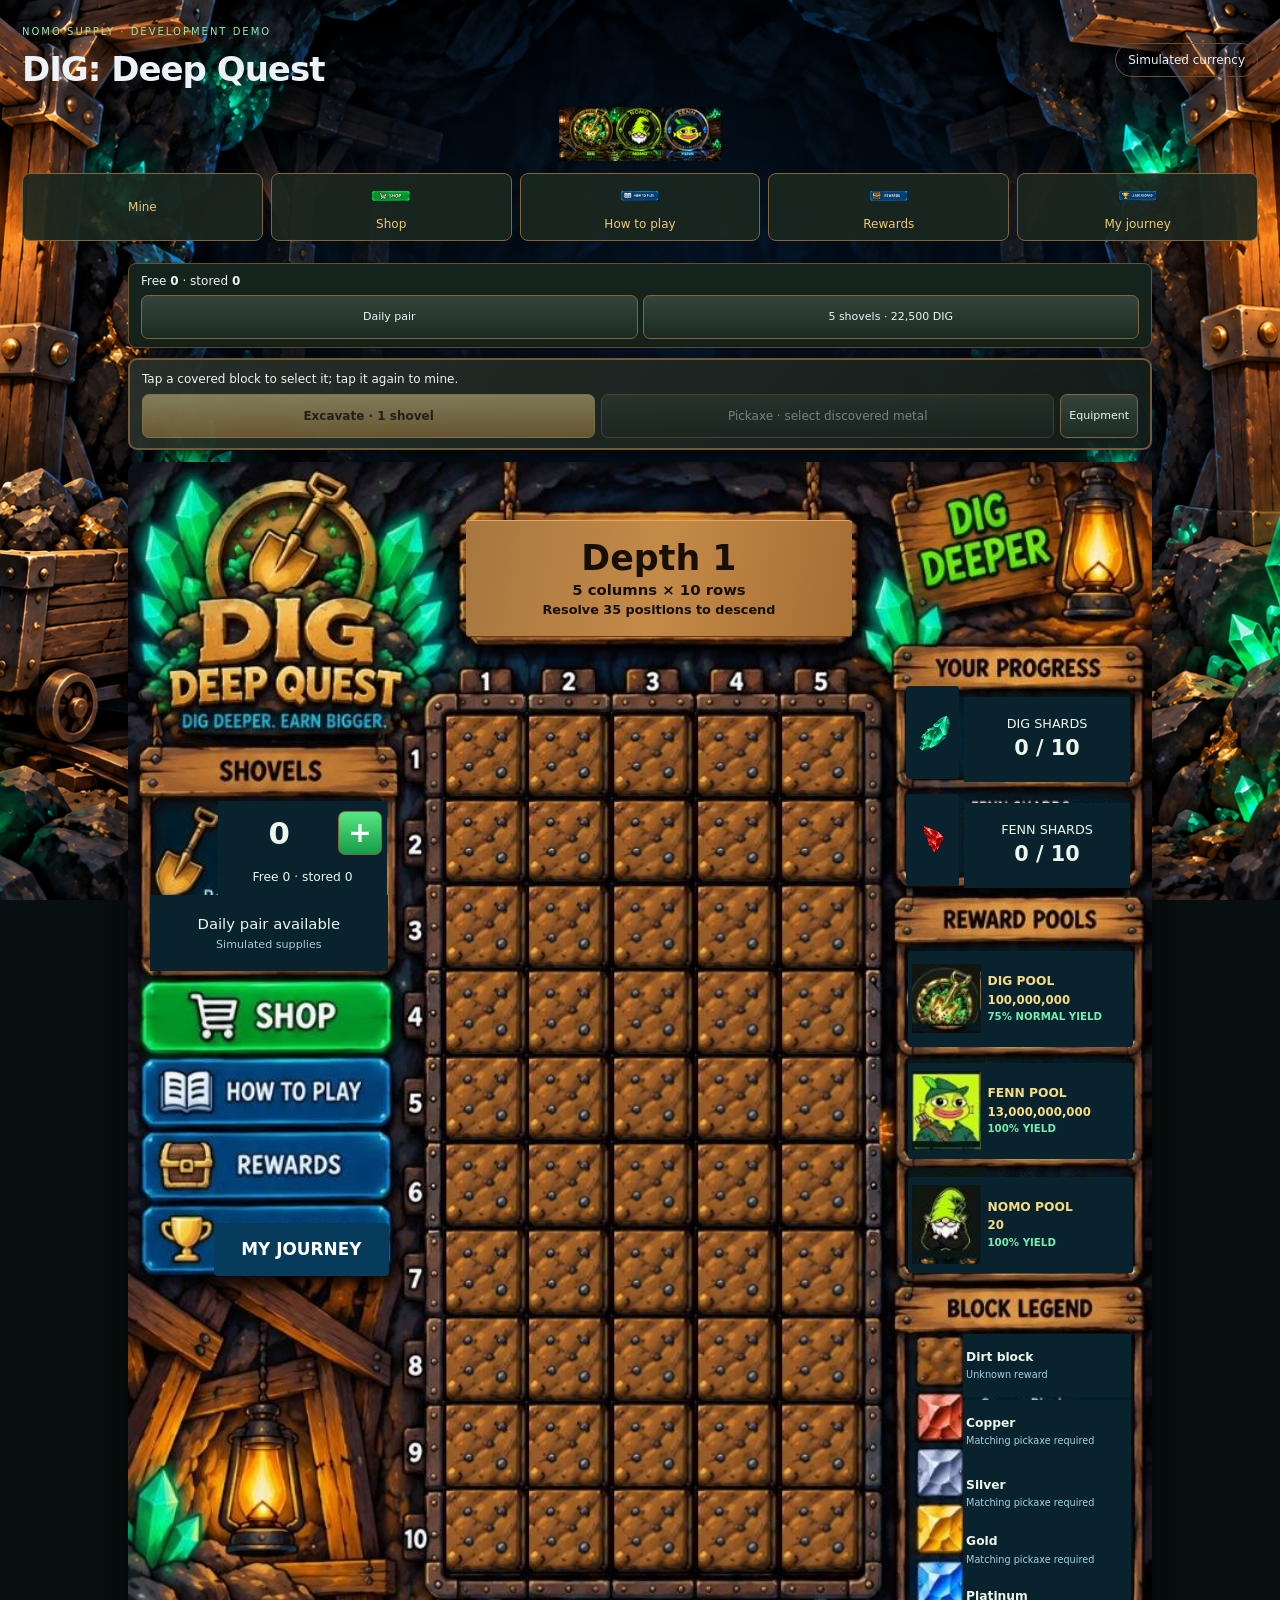
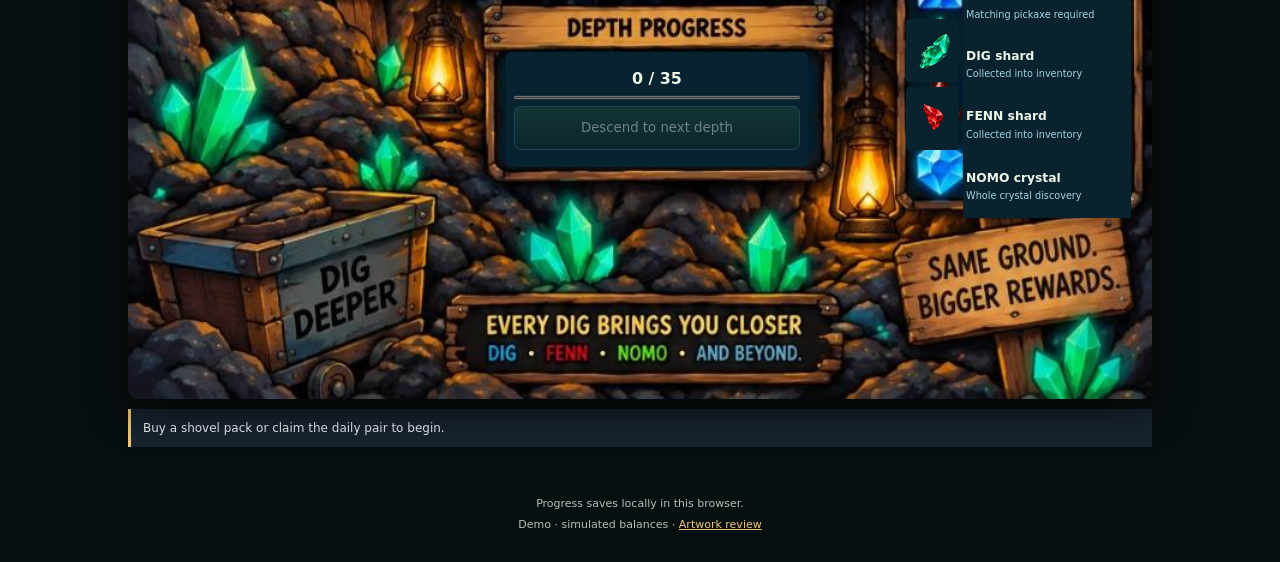
==== commit 218f3ebf: "Fix clickable bulk targeting, printed board highlights and complete pool emblems" ====
--- a/index.html
+++ b/index.html
@@ -7,11 +7,11 @@
   <meta name="referrer" content="no-referrer">
   <meta http-equiv="Content-Security-Policy" content="default-src 'self'; script-src 'self'; style-src 'self'; img-src 'self' data:; connect-src 'self'; object-src 'none'; base-uri 'self'; form-action 'self'">
   <title>DIG: Deep Quest — gameplay preview</title>
-  <link rel="stylesheet" href="style.css?v=nomo-run-20261014">
-  <link rel="stylesheet" href="approved-board.css?v=nomo-run-20261014">
-  <link rel="stylesheet" href="approved-shop.css?v=nomo-run-20261014">
-  <script type="module" src="interface.mjs?v=nomo-run-20261014"></script>
-  <script type="module" src="app.mjs?v=nomo-run-20261014"></script>
+  <link rel="stylesheet" href="style.css?v=board-controls-20261014">
+  <link rel="stylesheet" href="approved-board.css?v=board-controls-20261014">
+  <link rel="stylesheet" href="approved-shop.css?v=board-controls-20261014">
+  <script type="module" src="interface.mjs?v=board-controls-20261014"></script>
+  <script type="module" src="app.mjs?v=board-controls-20261014"></script>
 </head>
 <body>
   <header><div><p class="eyebrow">NOMO SUPPLY · DEVELOPMENT DEMO</p><h1>DIG: Deep Quest</h1></div><span class="tag">Simulated currency</span></header>
@@ -24,7 +24,7 @@
     <section class="mine" id="mine" aria-label="Mining board">
       <div class="approved-board-logo" role="img" aria-label="Approved DIG: Deep Quest shovel and emerald emblem"></div>
       <div class="mine-supplies"><span>Free <b id="free-balance">0</b> · stored <b id="stored-balance">0</b></span><button id="quick-free">Daily pair</button><button id="quick-buy">5 shovels · 22,500 DIG</button></div>
-      <div class="target-panel"><p id="target">Select a covered position.</p><button id="dig" class="primary">Excavate · 1 shovel</button><button id="pickaxe">Resolve metal with DIG pickaxe</button><button type="button" data-open-panel="equipment-panel">Equipment</button></div>
+      <div class="target-panel"><p id="target">Select a covered position.</p><button id="dig" class="primary">Excavate · 1 shovel</button><button id="pickaxe">Resolve metal with DIG pickaxe</button><button type="button" data-open-panel="equipment-panel">Equipment</button><div id="bulk-target-controls" hidden><button id="bulk-use" class="primary">Use selected tool</button><button id="bulk-cancel">Cancel tool targeting</button></div></div>
       <p class="board-pan-hint">Approved mining board · on a phone, swipe sideways to reach the board and side panels.</p>
       <div class="scene-viewport" data-board-source="assets/boards/approved_full_board.jpg" tabindex="0" aria-label="Approved mining scene; scroll horizontally on a phone"><div class="scene-stage">
         <img class="board-source" src="assets/boards/approved_full_board.jpg" width="853" height="1280" alt="Approved DIG: Deep Quest cave scenery, emerald mining emblem, lanterns, wooden and metal frame, and mining cart" decoding="async">
@@ -39,9 +39,9 @@
         <img class="scene-shard-icon scene-right-hud" data-token="DIG" src="assets/new/dig-shard-fragment.png" alt="DIG emerald fragment · new artwork for review">
         <div class="scene-shard scene-shard-fenn scene-right-hud"><span>FENN shards</span><strong id="scene-shards-FENN">0 / 10</strong></div>
         <img class="scene-shard-icon scene-right-hud" data-token="FENN" src="assets/new/fenn-shard-fragment.png" alt="FENN ruby fragment · new artwork for review">
-        <div class="scene-pool scene-pool-dig scene-right-hud"><span>DIG pool</span><strong id="scene-pool-DIG">—</strong><small id="scene-yield-DIG">—</small></div>
-        <div class="scene-pool scene-pool-fenn scene-right-hud"><span>FENN pool</span><strong id="scene-pool-FENN">—</strong><small id="scene-yield-FENN">—</small></div>
-        <div class="scene-pool scene-pool-nomo scene-right-hud"><span>NOMO pool</span><strong id="scene-pool-NOMO">—</strong><small id="scene-yield-NOMO">—</small></div>
+        <div class="scene-pool scene-pool-dig scene-right-hud" aria-label="DIG reward pool"><span class="scene-pool-emblem"></span><span class="scene-pool-values"><span>DIG pool</span><strong id="scene-pool-DIG">—</strong><small id="scene-yield-DIG">—</small></span></div>
+        <div class="scene-pool scene-pool-fenn scene-right-hud" aria-label="FENN reward pool"><span class="scene-pool-emblem"></span><span class="scene-pool-values"><span>FENN pool</span><strong id="scene-pool-FENN">—</strong><small id="scene-yield-FENN">—</small></span></div>
+        <div class="scene-pool scene-pool-nomo scene-right-hud" aria-label="NOMO reward pool"><span class="scene-pool-emblem"></span><span class="scene-pool-values"><span>NOMO pool</span><strong id="scene-pool-NOMO">—</strong><small id="scene-yield-NOMO">—</small></span></div>
         <div class="scene-legend scene-right-hud" data-kind="covered"><strong>Dirt block</strong><small>Unknown reward</small></div>
         <div class="scene-legend scene-right-hud" data-kind="copper"><strong>Copper</strong><small>Matching pickaxe required</small></div>
         <div class="scene-legend scene-right-hud" data-kind="silver"><strong>Silver</strong><small>Matching pickaxe required</small></div>
@@ -52,7 +52,7 @@
         <div class="scene-legend scene-right-hud" data-kind="fenn-shard"><strong>FENN shard</strong><small>Collected into inventory</small></div>
         <img class="scene-shard-icon scene-right-hud" data-place="legend" data-token="FENN" src="assets/new/fenn-shard-fragment.png" alt="FENN shard piece · new artwork for review">
         <div class="scene-legend scene-right-hud" data-kind="nomo-crystal"><strong>NOMO crystal</strong><small>Whole crystal discovery</small></div>
-        <div id="mining-stage"><div id="board" class="board" aria-label="50 mining positions"></div></div>
+        <div id="mining-stage"><canvas id="board-clean-underlay" aria-hidden="true"></canvas><div id="board" class="board" aria-label="50 mining positions"></div></div>
         <div class="scene-progress"><strong id="progress">0 / 35</strong><progress id="progress-bar" max="35" value="0" aria-label="Resolved positions toward descent"></progress><button id="descend">Descend to next depth</button></div>
       </div></div>
       <div class="scene-panorama" role="img" aria-label="Approved mining cart, emeralds and underground scenery"></div>
@@ -83,7 +83,7 @@
   <dialog id="equipment-panel" class="game-panel" aria-labelledby="equipment-panel-title"><div class="panel-heading"><h2 id="equipment-panel-title">Equipment</h2><button type="button" data-close-panel aria-label="Close Equipment">Close</button></div>    <aside class="panel tools" id="tools">
       <h2>Information tools</h2><button id="light" data-art-id="tool.miners_light">Miner’s Light · 2,000 DIG</button><button id="detector" data-art-id="tool.metal_detector">Metal Detector · 3,000 DIG</button><button id="scanner" data-art-id="tool.prospector_scanner">Scan selected row · 4,000 DIG</button><button id="finder" data-art-id="tool.crystal_finder">Crystal Finder · 2,750 DIG</button>
       <p class="hint">Information tools reveal existing outcomes. They do not excavate, reroll, or consume shovels.</p><div id="info" class="hint"></div>
-      <h2>Bulk equipment</h2><label class="charge-toggle"><input type="checkbox" id="charge-mode"> Select three connected Charge targets</label><button id="small-charge" data-art-id="tool.small_charge">Small Charge · 3 positions · 13,500 DIG</button><button id="power-strike">Power Strike · 2×2 · 18,000 DIG</button><button id="drill">FENN Deep Drill · column · 45,000 DIG</button><button id="dynamite">NOMO Dynamite · two rows · 0.05 NOMO</button><p class="hint">For Power Strike or Dynamite, select the upper-left position. Every affected position must be unexcavated; the whole purchase rolls back if any settlement fails.</p>
+      <h2>Bulk equipment</h2><p id="bulk-equipment-help" class="hint" aria-live="polite">Choose a tool to select its targets. No payment until confirmation.</p><label class="charge-toggle"><input type="checkbox" id="charge-mode"> Select three connected Charge targets</label><button id="small-charge" data-art-id="tool.small_charge">Small Charge · 3 positions · 13,500 DIG</button><button id="power-strike">Power Strike · 2×2 · 18,000 DIG</button><button id="drill">FENN Deep Drill · column · 45,000 DIG</button><button id="dynamite">NOMO Dynamite · two rows · 0.05 NOMO</button><p class="hint">For Power Strike or Dynamite, select the upper-left position. Every affected position must be unexcavated; the whole purchase rolls back if any settlement fails.</p>
       <div class="reward-choice"><span class="choice-label">Metal reward family</span><input type="hidden" id="reward-family" value="DIG"><div id="reward-family-choices" class="choice-buttons" data-choice="reward-family" role="group" aria-label="Metal reward family"><button type="button" data-value="DIG" aria-pressed="true">DIG</button><button type="button" data-value="FENN" aria-pressed="false">FENN</button><button type="button" data-value="NOMO" aria-pressed="false">NOMO</button></div><span class="choice-label">Payment currency</span><input type="hidden" id="pay-currency" value="DIG"><div id="pay-currency-choices" class="choice-buttons" data-choice="pay-currency" role="group" aria-label="Payment currency"><button type="button" data-value="DIG" aria-pressed="true">DIG</button><button type="button" data-value="FENN" aria-pressed="false">FENN</button><button type="button" data-value="NOMO" aria-pressed="false">NOMO</button></div><p class="hint">Metal prices remain fixed. DIG-paid native rewards fund DIG only; unavailable NOMO quotes cannot be bypassed.</p></div>      <div id="pickaxe-preview"></div><button id="sound-toggle" aria-pressed="false">Sound off · new effect preview</button>      <div id="equipped-plate"></div>    </aside></dialog>
   <dialog id="rewards-panel" class="game-panel" aria-labelledby="rewards-panel-title"><div class="panel-heading"><h2 id="rewards-panel-title">Rewards</h2><button type="button" data-close-panel aria-label="Close Rewards">Close</button></div>      <h2>Inventory</h2><p id="shards"></p><div id="crystals"></div><p id="supplemental" class="hint"></p>
       <h2>Reward vault · DIG</h2><dl class="metrics compact"><div><dt>Spendable</dt><dd id="spendable">—</dd></div><div><dt>Protected obligations</dt><dd id="reserved">—</dd></div><div><dt>Unreserved treasury</dt><dd id="treasury">—</dd></div></dl>
@@ -95,7 +95,7 @@
   <dialog id="qa-panel" class="game-panel" aria-labelledby="qa-panel-title"><div class="panel-heading"><h2 id="qa-panel-title">Demo testing</h2><button type="button" data-close-panel aria-label="Close Demo testing">Close</button></div>      <details><summary>Allocation monitor</summary><p class="hint">Read-only simulated balances. Protected obligations are part of the actual pool, not additional funding. No withdrawal controls.</p><div id="ledger-monitor"></div></details>
       <details><summary>Simulation fixture</summary><p class="hint">Test funding only; no live token transfer. Deposits enter native vaults at 100%. There is no withdrawal action.</p><button id="deposit">Funder deposit · 20M simulated DIG</button><button id="deposit-FENN">Deposit · 1B simulated FENN</button><button id="deposit-NOMO">Deposit · 10 simulated NOMO</button></details>
       <details><summary>Simulated profile &amp; wallets</summary><p class="hint">One local profile; up to ten linked mock wallets. Linking never duplicates daily or first-release entitlements. Real NOMO Supply identity and Rewards integration are not connected.</p><span class="choice-label">Reward destination</span><input type="hidden" id="wallet-selection" value=""><div id="wallet-selection-choices" class="choice-buttons" data-choice="wallet-selection" role="group" aria-label="Reward destination"></div><label for="wallet-id">New mock wallet name</label><input id="wallet-id" maxlength="40"><button id="link-wallet">Link mock wallet</button></details>
-<p class="hint">Local simulation only. Native runway estimation, paused-pool fallback, crystal ranking and shard-formed settlement remain pending. Physical-device QA remains pending.</p></dialog>
+<p class="hint">Local simulation only. Native runway estimation, paused-pool fallback and shard-formed settlement remain pending; Crystal Finder ranks nominal values at entered test USD prices. Physical-device QA remains pending.</p></dialog>
   <dialog id="confirm-dialog"><form method="dialog"><h2 id="confirm-title"></h2><p id="confirm-text"></p><div class="dialog-actions"><button value="cancel">Cancel</button><button value="confirm" class="primary">Confirm</button></div></form></dialog>
   <dialog id="descent-cinematic" class="descent-cinematic" aria-labelledby="descent-title" data-phase="idle">
     <canvas class="descent-tunnel" aria-hidden="true" hidden></canvas>
--- a/approved-board.css
+++ b/approved-board.css
@@ -53,3 +53,16 @@
 
 .choice-label{display:block;font-size:12px;color:var(--muted);margin-top:10px}.choice-buttons{display:flex;flex-wrap:wrap;gap:6px;margin:6px 0 12px}.choice-buttons button{flex:1 1 70px;width:auto;min-height:44px;margin:0;font-size:12px;padding:8px}.choice-buttons button[aria-pressed="true"]{border-color:#b8f293;background:#24563c;color:#e2ffd8;box-shadow:inset 0 0 0 1px #92c87b}.choice-buttons button:focus-visible{outline:3px solid #f7dfa1;outline-offset:2px}
 .nft-catalogue{display:grid;grid-template-columns:repeat(2,minmax(0,1fr));gap:10px}.nft-card{margin:0;padding:12px;min-width:0}.nft-card h3{margin:0 0 8px;color:#f3db94}.nft-card p{font-size:12px;overflow-wrap:anywhere}.nft-card img{width:100%;height:140px;object-fit:contain}.nft-status{padding:10px;border:1px solid #7c9d65;background:#173824;font-size:12px}.nft-art-pending{min-height:80px;display:flex;align-items:center;padding:10px;border:1px dashed #867044;background:#15271e;color:#d5c48b}.nft-owned{padding:12px 0;border-bottom:1px solid #806738;overflow-wrap:anywhere;font-size:12px}.nft-wallets{display:flex;flex-wrap:wrap;gap:6px}.nft-wallets button{width:auto;flex:1}#mythic-shop fieldset{margin-top:12px;border:1px solid #806738;min-width:0}#mythic-shop fieldset input{width:100%;margin:4px 0 9px}.nft-quote{color:#c2eea7}@media(max-width:420px){.nft-catalogue{grid-template-columns:minmax(0,1fr)}}
+
+/* Preserve printed trim/emblems while restoring live content without selection ghosts. */
+#board-clean-underlay{position:absolute;inset:0;width:100%;height:100%;pointer-events:none}
+.scene-pool{left:76.2%;width:21.9%;height:6.25%;padding:3px 4px;display:grid;grid-template-columns:32% minmax(0,1fr);gap:6px;border-radius:3px}
+.scene-pool-dig{top:31.8%}.scene-pool-fenn{top:39.1%}.scene-pool-nomo{top:46.5%}
+.scene-pool-emblem{display:block;position:relative;width:100%;overflow:hidden;align-self:center}
+.scene-pool-emblem img{position:absolute;height:auto;max-width:none;display:block}
+.scene-pool-values{min-width:0;display:flex;flex-direction:column;align-items:flex-start;gap:3px;text-align:left}
+.scene-pool-values>span{font-size:clamp(9px,1.2cqw,14px);font-weight:700;color:#f8dc81;text-transform:uppercase}
+.scene-pool-values>strong{font-size:clamp(9px,1.15cqw,13px);white-space:nowrap;font-variant-numeric:tabular-nums;max-width:100%}
+.scene-pool-values>small{font-size:clamp(8px,1cqw,11px);color:#74edae}
+#bulk-target-controls{grid-column:1/-1;display:flex;gap:6px}#bulk-target-controls button{flex:1;min-width:0}
+.board[data-layout="approved"] .cell[data-bulk-target="true"]{box-shadow:inset 0 0 0 2px #69e6ce}
--- a/approved-shop.css
+++ b/approved-shop.css
@@ -3,3 +3,6 @@
 .shop-currency-runtime{position:absolute;white-space:pre-line;background:#0d2024;color:#e4f7de;font-size:clamp(12px,1.05vw,15px);line-height:1.8;padding:2px;pointer-events:none;overflow:hidden}.approved-shop-feedback[data-error=true]{color:#ffb4a4}.approved-shop-feedback:empty{display:none}
 .shop-price-badge{position:absolute;left:2px;right:2px;bottom:2px;display:block;padding:4px 2px;background:#071810f2;color:#ffe2a1;border:1px solid #b09049;border-radius:4px;font-size:11px;line-height:1.25;font-weight:700;white-space:normal;pointer-events:none}.approved-shop-items [data-shop-item-price]{line-height:1.5;padding:10px 8px}.shop-full-prices{margin-top:14px;padding:12px;background:#10261e;border:1px solid #927344;border-radius:8px}.shop-full-prices summary{min-height:44px;cursor:pointer;font-weight:700;display:list-item;padding:10px}.shop-price-list>div{padding:9px 0;border-bottom:1px solid #385546;display:grid;grid-template-columns:minmax(140px,1fr) minmax(170px,1fr);gap:6px}.shop-price-list dt{font-weight:700}.shop-price-list dd{margin:0;color:#ffe2a1}.shop-price-list dd.hint{grid-column:1/-1;color:#c5ddc9}@media(max-width:620px){.shop-price-badge{font-size:10px;padding:3px 1px}.shop-price-list>div{display:block}.shop-price-list dd{margin:6px 0}}
 .shop-digging-packs{padding:12px;margin:10px 0;background:#123021;border:2px solid #b18a44;border-radius:8px}.shop-digging-packs[hidden]{display:none}.shop-digging-packs h3{margin:0 0 8px;color:#ffe2a1}.shop-digging-packs p{margin:8px 0;line-height:1.5}.shop-pack-buttons{display:flex;gap:8px;flex-wrap:wrap}.shop-pack-buttons button{flex:1 1 150px;width:auto;min-height:48px;margin:0}.cell{touch-action:manipulation}
+.approved-shop-detail fieldset{display:grid;grid-template-columns:minmax(0,1fr);gap:8px;min-width:0}
+.approved-shop-detail fieldset label{display:block}
+.approved-shop-detail fieldset input{display:block;width:100%;min-width:0;box-sizing:border-box}
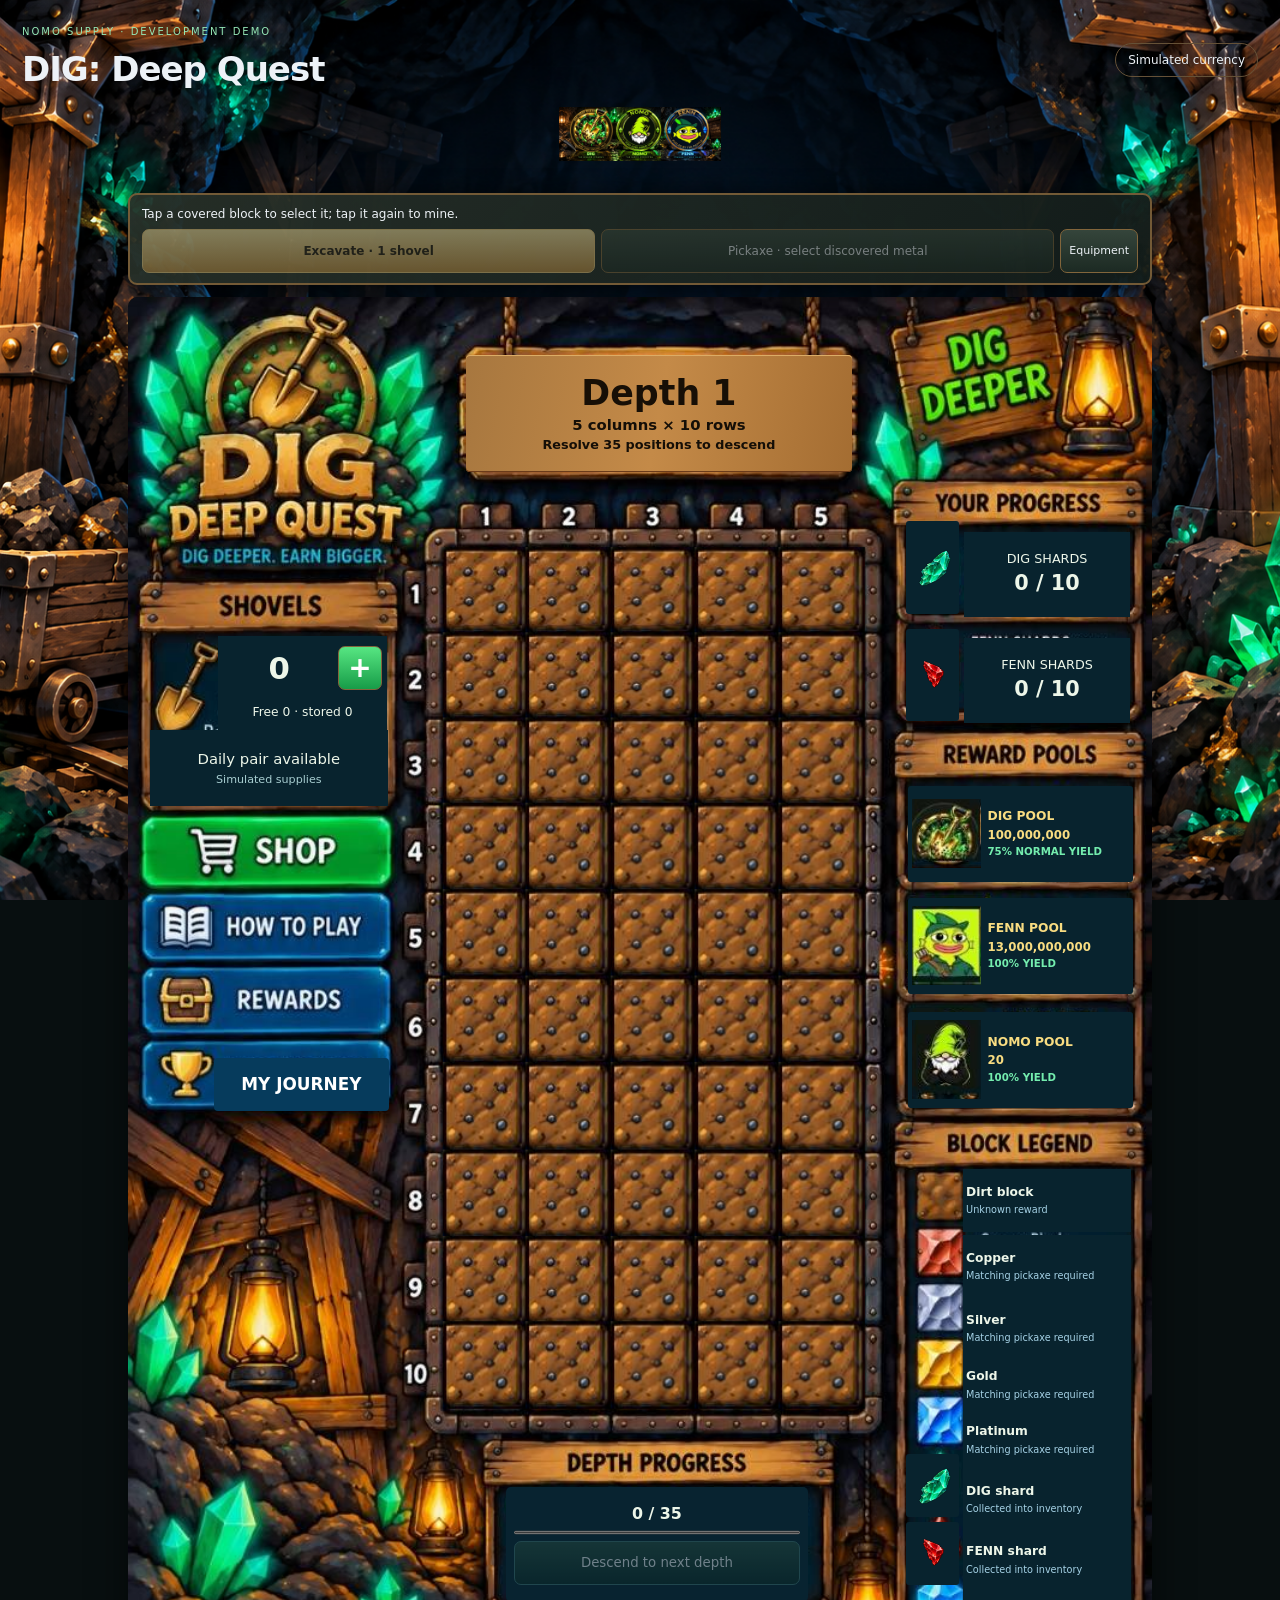
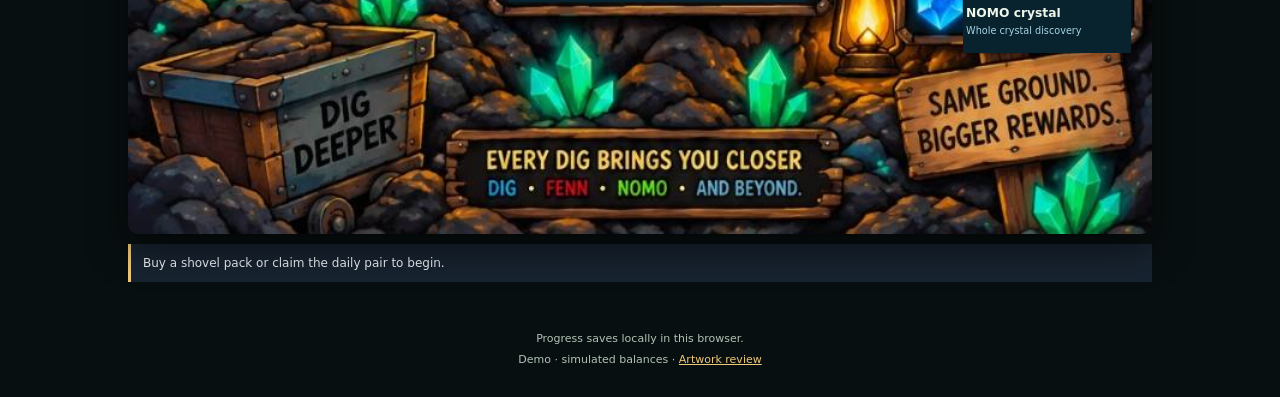
==== commit aa10d354: "Remove duplicate top navigation and quick shovel controls; retain approved board controls" ====
--- a/index.html
+++ b/index.html
@@ -7,23 +7,21 @@
   <meta name="referrer" content="no-referrer">
   <meta http-equiv="Content-Security-Policy" content="default-src 'self'; script-src 'self'; style-src 'self'; img-src 'self' data:; connect-src 'self'; object-src 'none'; base-uri 'self'; form-action 'self'">
   <title>DIG: Deep Quest — gameplay preview</title>
-  <link rel="stylesheet" href="style.css?v=board-controls-20261014">
-  <link rel="stylesheet" href="approved-board.css?v=board-controls-20261014">
-  <link rel="stylesheet" href="approved-shop.css?v=board-controls-20261014">
-  <script type="module" src="interface.mjs?v=board-controls-20261014"></script>
-  <script type="module" src="app.mjs?v=board-controls-20261014"></script>
+  <link rel="stylesheet" href="style.css?v=single-controls-20261014">
+  <link rel="stylesheet" href="approved-board.css?v=single-controls-20261014">
+  <link rel="stylesheet" href="approved-shop.css?v=single-controls-20261014">
+  <script type="module" src="interface.mjs?v=single-controls-20261014"></script>
+  <script type="module" src="app.mjs?v=single-controls-20261014"></script>
 </head>
 <body>
   <header><div><p class="eyebrow">NOMO SUPPLY · DEVELOPMENT DEMO</p><h1>DIG: Deep Quest</h1></div><span class="tag">Simulated currency</span></header>
   <div class="brand-scene"><img src="assets/branding/DIG_NOMO_FENN_Coins_User_Selected.png" alt="Official DIG mining emblem, NOMO face and FENN face currency designs" decoding="async"></div>
   <div class="notice" id="art-status" hidden>Approved original artwork · new interface and effects remain available for review.</div>
-  <nav class="quick-links" aria-label="Game sections"><a href="#mine">Mine</a><a href="#supplies" data-open-panel="shop-panel" data-art-id="ui.shop">Shop</a><a href="#how-to" data-open-panel="help-panel" data-art-id="ui.how_to_play">How to play</a><a href="#tools" data-open-panel="rewards-panel" data-art-id="ui.rewards">Rewards</a><a href="#statistics" data-open-panel="journey-panel" data-art-id="ui.leaderboard">My journey</a><button type="button" id="qa-launch" data-open-panel="qa-panel" hidden>Demo testing</button></nav>
 
   <main>
 
     <section class="mine" id="mine" aria-label="Mining board">
       <div class="approved-board-logo" role="img" aria-label="Approved DIG: Deep Quest shovel and emerald emblem"></div>
-      <div class="mine-supplies"><span>Free <b id="free-balance">0</b> · stored <b id="stored-balance">0</b></span><button id="quick-free">Daily pair</button><button id="quick-buy">5 shovels · 22,500 DIG</button></div>
       <div class="target-panel"><p id="target">Select a covered position.</p><button id="dig" class="primary">Excavate · 1 shovel</button><button id="pickaxe">Resolve metal with DIG pickaxe</button><button type="button" data-open-panel="equipment-panel">Equipment</button><div id="bulk-target-controls" hidden><button id="bulk-use" class="primary">Use selected tool</button><button id="bulk-cancel">Cancel tool targeting</button></div></div>
       <p class="board-pan-hint">Approved mining board · on a phone, swipe sideways to reach the board and side panels.</p>
       <div class="scene-viewport" data-board-source="assets/boards/approved_full_board.jpg" tabindex="0" aria-label="Approved mining scene; scroll horizontally on a phone"><div class="scene-stage">
@@ -62,7 +60,7 @@
     </section>
 
   </main>
-  <footer><p id="save-status">Progress saves locally in this browser.</p><span>Demo · simulated balances</span> · <a href="visual-review.html">Artwork review</a></footer>
+  <footer><button type="button" id="qa-launch" data-open-panel="qa-panel" hidden>Demo testing</button><p id="save-status">Progress saves locally in this browser.</p><span>Demo · simulated balances</span> · <a href="visual-review.html">Artwork review</a></footer>
   <dialog id="shop-panel" class="game-panel" aria-labelledby="shop-panel-title"><div class="panel-heading"><h2 id="shop-panel-title">Shop</h2><button type="button" data-close-panel aria-label="Close Shop">Close</button></div><section id="approved-shop" aria-label="Approved interactive shop"></section>    <aside class="panel account" id="supplies">
       <h2>Your expedition</h2>
       <dl class="metrics"><div><dt>Demo wallet · DIG</dt><dd id="wallet">—</dd></div><div><dt>Shovels</dt><dd id="shovels">—</dd></div><div><dt>Lifetime simulated DIG earned</dt><dd id="earned">—</dd></div><div><dt>Simulated profile Rewards · DIG</dt><dd id="rewards">—</dd></div></dl>
--- a/approved-board.css
+++ b/approved-board.css
@@ -66,3 +66,16 @@
 .scene-pool-values>small{font-size:clamp(8px,1cqw,11px);color:#74edae}
 #bulk-target-controls{grid-column:1/-1;display:flex;gap:6px}#bulk-target-controls button{flex:1;min-width:0}
 .board[data-layout="approved"] .cell[data-bulk-target="true"]{box-shadow:inset 0 0 0 2px #69e6ce}
+
+/* Newly authored collection motion: reveal only after the dirt effect completes. */
+.board[data-layout="approved"] .cell[data-state="resolved"]{background:#071511}
+.board[data-layout="approved"] .cell .coin-face{position:absolute;left:9%;top:9%;flex:none;width:82%!important;height:auto!important;overflow:hidden;border-radius:50%;background:none;box-shadow:0 0 7px #e3c166}
+.board[data-layout="approved"] .cell .coin-face img{position:absolute;max-width:none;object-fit:fill}
+.board[data-layout="approved"] .cell[data-reward-visible="true"]{overflow:visible;z-index:3}
+.board[data-layout="approved"] .cell[data-reward-visible="true"]>img{object-fit:contain;background:#071511;border-radius:2px}
+.board[data-layout="approved"] .cell .reward-amount{visibility:visible!important;position:absolute;left:60%;top:12%;max-width:150px;width:max-content;padding:3px 6px;border:1px solid #91d6a0;border-radius:5px;background:#082317;color:#d7ffdf;font-size:11px;font-weight:700;line-height:1.3;pointer-events:none;box-shadow:0 2px 8px #000b;animation:collected-reward 1.8s ease-out forwards}
+.board[data-layout="approved"] .cell[data-index$="4"] .reward-amount,.board[data-layout="approved"] .cell[data-index$="9"] .reward-amount{left:auto;right:60%}
+@keyframes collected-reward{0%{opacity:0;transform:translateY(5px)}15%,75%{opacity:1;transform:translateY(0)}100%{opacity:0;transform:translateY(-10px)}}
+@media(prefers-reduced-motion:reduce){.board[data-layout="approved"] .cell .reward-amount{animation:none}}
+
+@media(max-width:620px){body.full-board .target-panel{position:relative;top:auto}}
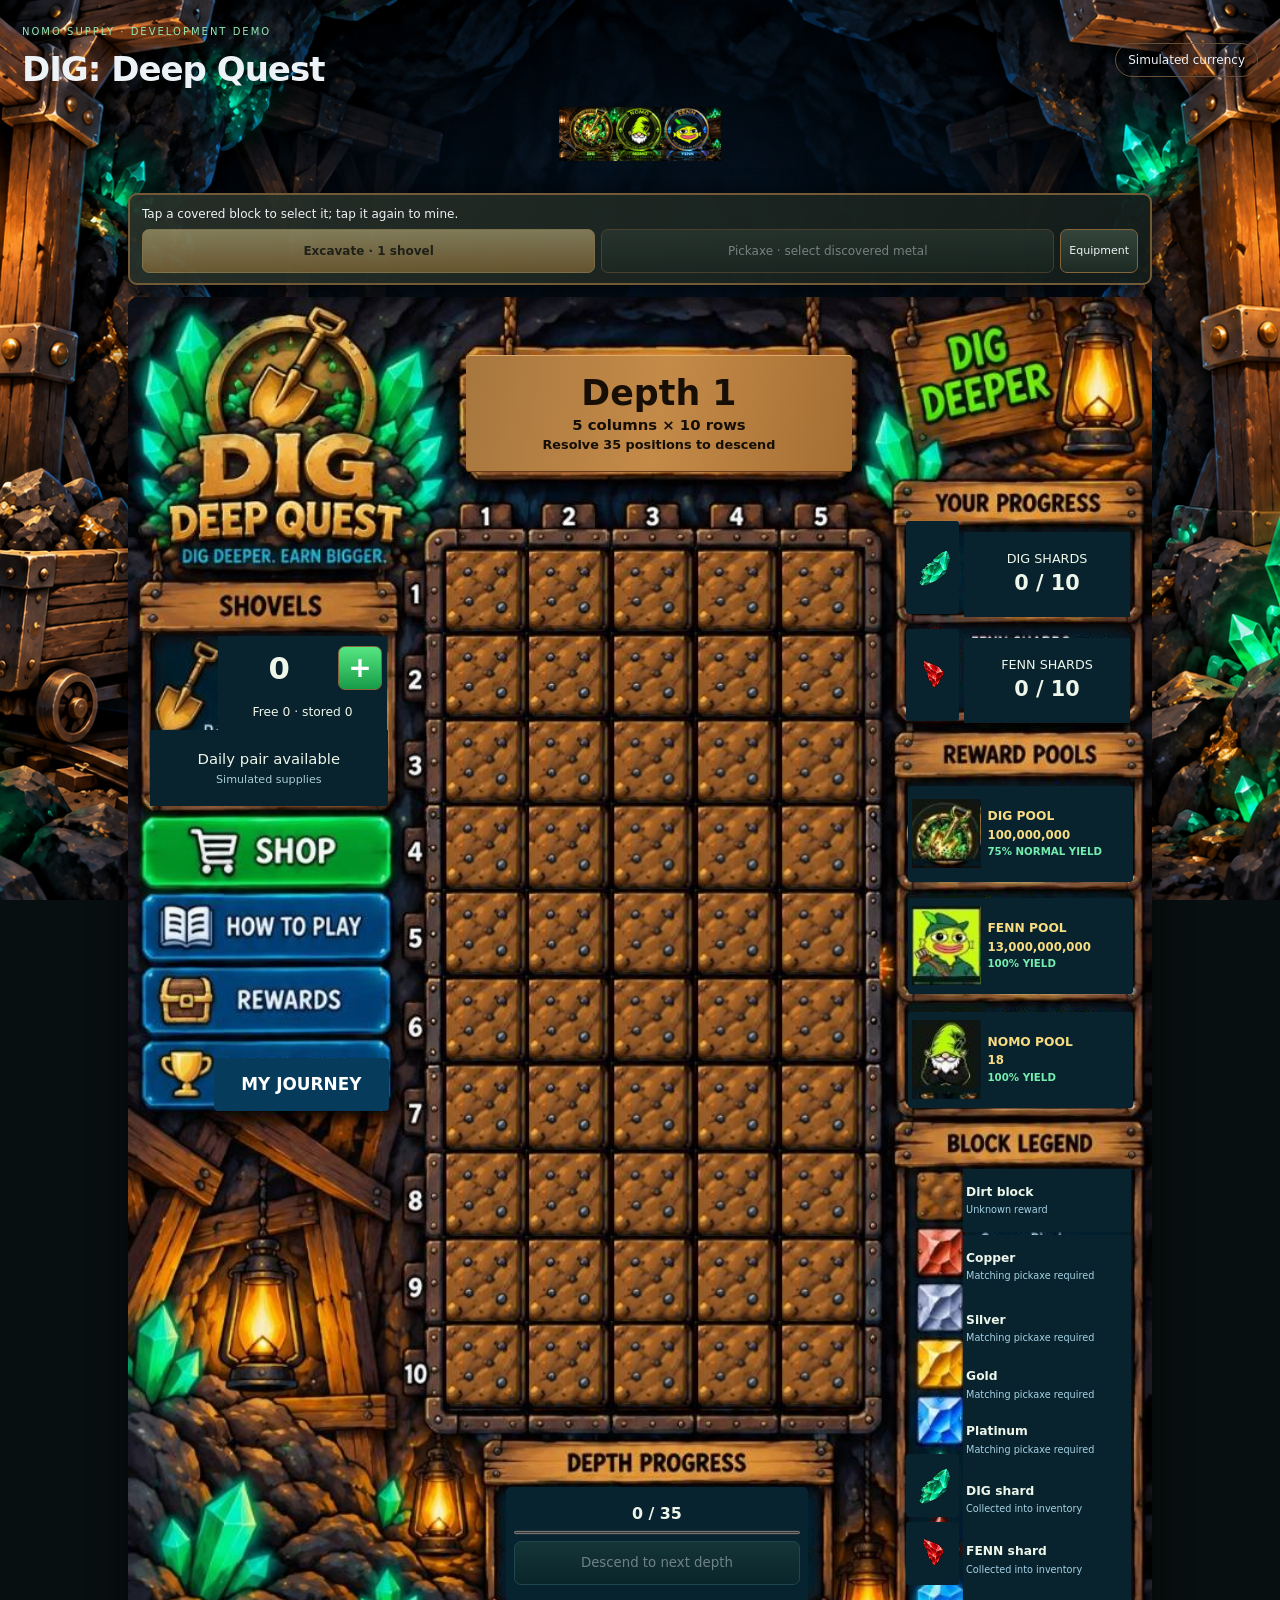
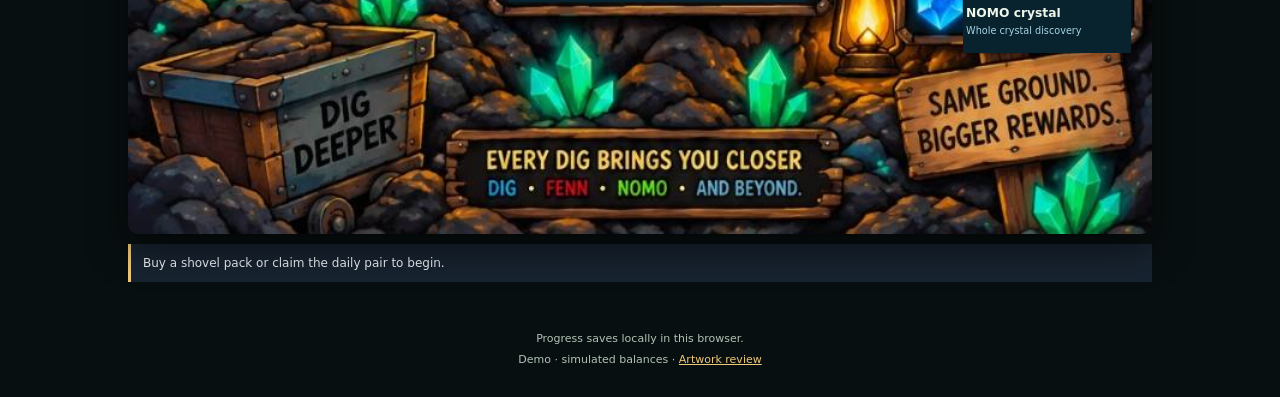
==== commit fb89e5b2: "Stage 5 verified crystal fusion automatic rewards and native pools" ====
--- a/index.html
+++ b/index.html
@@ -7,11 +7,12 @@
   <meta name="referrer" content="no-referrer">
   <meta http-equiv="Content-Security-Policy" content="default-src 'self'; script-src 'self'; style-src 'self'; img-src 'self' data:; connect-src 'self'; object-src 'none'; base-uri 'self'; form-action 'self'">
   <title>DIG: Deep Quest — gameplay preview</title>
-  <link rel="stylesheet" href="style.css?v=single-controls-20261014">
-  <link rel="stylesheet" href="approved-board.css?v=single-controls-20261014">
-  <link rel="stylesheet" href="approved-shop.css?v=single-controls-20261014">
-  <script type="module" src="interface.mjs?v=single-controls-20261014"></script>
-  <script type="module" src="app.mjs?v=single-controls-20261014"></script>
+  <link rel="stylesheet" href="style.css?v=mobile-fit-20261014">
+  <link rel="stylesheet" href="approved-board.css?v=mobile-fit-20261014">
+  <link rel="stylesheet" href="approved-shop.css?v=mobile-fit-20261014">
+  <script type="module" src="interface.mjs?v=mobile-fit-20261014"></script>
+  <script type="module" src="app.mjs?v=mobile-fit-20261014"></script>
+  <link rel="stylesheet" href="crystal-cinematic.css">
 </head>
 <body>
   <header><div><p class="eyebrow">NOMO SUPPLY · DEVELOPMENT DEMO</p><h1>DIG: Deep Quest</h1></div><span class="tag">Simulated currency</span></header>
@@ -23,8 +24,8 @@
     <section class="mine" id="mine" aria-label="Mining board">
       <div class="approved-board-logo" role="img" aria-label="Approved DIG: Deep Quest shovel and emerald emblem"></div>
       <div class="target-panel"><p id="target">Select a covered position.</p><button id="dig" class="primary">Excavate · 1 shovel</button><button id="pickaxe">Resolve metal with DIG pickaxe</button><button type="button" data-open-panel="equipment-panel">Equipment</button><div id="bulk-target-controls" hidden><button id="bulk-use" class="primary">Use selected tool</button><button id="bulk-cancel">Cancel tool targeting</button></div></div>
-      <p class="board-pan-hint">Approved mining board · on a phone, swipe sideways to reach the board and side panels.</p>
-      <div class="scene-viewport" data-board-source="assets/boards/approved_full_board.jpg" tabindex="0" aria-label="Approved mining scene; scroll horizontally on a phone"><div class="scene-stage">
+      <p class="board-pan-hint">The full board fits your screen. Scroll down normally; pinch to zoom for a closer look.</p>
+      <div class="scene-viewport" data-board-source="assets/boards/approved_full_board.jpg" tabindex="0" aria-label="Approved mining scene; full width with vertical scrolling"><div class="scene-stage">
         <img class="board-source" src="assets/boards/approved_full_board.jpg" width="853" height="1280" alt="Approved DIG: Deep Quest cave scenery, emerald mining emblem, lanterns, wooden and metal frame, and mining cart" decoding="async">
         <div class="board-heading scene-depth"><h2>Depth <span id="depth">1</span></h2><p>5 columns × 10 rows</p><small>Resolve 35 positions to descend</small></div>
         <div class="scene-shovel-main scene-left-hud"><strong id="scene-shovels">0</strong><button id="scene-free" aria-label="Claim daily shovel pair">+</button><small>Free <span id="scene-free-count">0</span> · stored <span id="scene-stored-count">0</span></small></div>
@@ -93,7 +94,7 @@
   <dialog id="qa-panel" class="game-panel" aria-labelledby="qa-panel-title"><div class="panel-heading"><h2 id="qa-panel-title">Demo testing</h2><button type="button" data-close-panel aria-label="Close Demo testing">Close</button></div>      <details><summary>Allocation monitor</summary><p class="hint">Read-only simulated balances. Protected obligations are part of the actual pool, not additional funding. No withdrawal controls.</p><div id="ledger-monitor"></div></details>
       <details><summary>Simulation fixture</summary><p class="hint">Test funding only; no live token transfer. Deposits enter native vaults at 100%. There is no withdrawal action.</p><button id="deposit">Funder deposit · 20M simulated DIG</button><button id="deposit-FENN">Deposit · 1B simulated FENN</button><button id="deposit-NOMO">Deposit · 10 simulated NOMO</button></details>
       <details><summary>Simulated profile &amp; wallets</summary><p class="hint">One local profile; up to ten linked mock wallets. Linking never duplicates daily or first-release entitlements. Real NOMO Supply identity and Rewards integration are not connected.</p><span class="choice-label">Reward destination</span><input type="hidden" id="wallet-selection" value=""><div id="wallet-selection-choices" class="choice-buttons" data-choice="wallet-selection" role="group" aria-label="Reward destination"></div><label for="wallet-id">New mock wallet name</label><input id="wallet-id" maxlength="40"><button id="link-wallet">Link mock wallet</button></details>
-<p class="hint">Local simulation only. Native runway estimation, paused-pool fallback and shard-formed settlement remain pending; Crystal Finder ranks nominal values at entered test USD prices. Physical-device QA remains pending.</p></dialog>
+<p class="hint">Local simulation only. Native pool forecasts and crystal rewards are automatic. Mixed DIG shard provenance and historical paused-pool fallback remain held; Crystal Finder ranks nominal values at entered test USD prices. Physical-device QA remains pending.</p></dialog>
   <dialog id="confirm-dialog"><form method="dialog"><h2 id="confirm-title"></h2><p id="confirm-text"></p><div class="dialog-actions"><button value="cancel">Cancel</button><button value="confirm" class="primary">Confirm</button></div></form></dialog>
   <dialog id="descent-cinematic" class="descent-cinematic" aria-labelledby="descent-title" data-phase="idle">
     <canvas class="descent-tunnel" aria-hidden="true" hidden></canvas>
@@ -108,5 +109,11 @@
     <p>Metal discoveries still need a matching pickaxe. Skipping the animation keeps your excavation and rewards.</p>
     <div class="dialog-actions"><small>New animation using approved artwork · awaiting review</small><button type="button" data-nomo-skip>Skip animation</button></div>
   </dialog>
+  <dialog id="crystal-fusion" class="crystal-fusion" aria-labelledby="fusion-title">
+    <p>10 SHARDS → ONE CRYSTAL</p><h2 id="fusion-title" data-fusion-title></h2>
+    <canvas width="560" height="360" role="img" aria-label="Ten matching shards fuse into one crystal"></canvas>
+    <strong data-fusion-amount></strong><p data-fusion-status role="status"></p><p data-fusion-bonus></p>
+    <button type="button" data-fusion-skip>Skip Animation</button><p><small>New animation using existing artwork · awaiting review</small></p>
+  </dialog>
 </body>
 </html>
--- a/approved-board.css
+++ b/approved-board.css
@@ -79,3 +79,44 @@
 @media(prefers-reduced-motion:reduce){.board[data-layout="approved"] .cell .reward-amount{animation:none}}
 
 @media(max-width:620px){body.full-board .target-panel{position:relative;top:auto}}
+
+/* Mobile width fit: original scene proportions, all 50 targets and both side panels. */
+@media(max-width:620px){
+ body.full-board main{padding:8px 0}
+ body.full-board .target-panel{margin:0 8px 10px}
+ .board-pan-hint{margin:6px 10px 10px}
+ .scene-viewport{overflow:hidden;touch-action:pan-y pinch-zoom;border-radius:4px}
+ .scene-stage{width:100%;min-width:0;margin:0}
+ .scene-depth{padding:2px}
+ .scene-depth h2{font-size:clamp(12px,3.4cqw,22px)}
+ .scene-depth p{margin:1px 0;font-size:clamp(6px,1.8cqw,10px)}
+ .scene-depth small{font-size:clamp(5.5px,1.6cqw,9px)}
+ .scene-shovel-main{grid-template-columns:minmax(0,1fr) 24px;padding:0 1px;gap:0}
+ .scene-shovel-main>strong{font-size:clamp(10px,3.4cqw,18px);line-height:1}
+ .scene-shovel-main>small{font-size:clamp(5.5px,1.55cqw,8px);line-height:1}
+ .scene-shovel-main button{width:24px;min-height:24px;height:24px;font-size:19px;border-radius:4px}
+ .scene-refill{padding:1px 2px;gap:1px;font-size:clamp(6px,1.9cqw,10px)}
+ .scene-refill small{font-size:.8em}
+ .scene-nav-journey span{font-size:clamp(6.5px,2cqw,11px)}
+ .scene-shard{gap:1px;font-size:clamp(6px,1.8cqw,10px)}
+ .scene-shard strong{font-size:clamp(11px,3cqw,16px)}
+ .scene-pool{padding:2px;gap:2px}
+ .scene-pool-values{gap:1px;line-height:1.1}
+ .scene-pool-values>span{font-size:clamp(6px,1.8cqw,9px)}
+ .scene-pool-values>strong{font-size:clamp(7px,2.1cqw,11px)}
+ .scene-pool-values>small{font-size:clamp(5.5px,1.4cqw,8px)}
+ .scene-legend{padding:1px 2px;gap:0;font-size:clamp(6px,1.9cqw,10px);line-height:1.15}
+ .scene-legend small{width:100%;white-space:nowrap;overflow:hidden;text-overflow:ellipsis;font-size:.88em}
+ .scene-progress{padding:0 2px;gap:0}
+ .scene-progress>strong{font-size:clamp(9px,2.5cqw,13px);line-height:1.1}
+ .scene-progress progress{height:1.5px;margin:0}
+ .scene-progress button{min-height:24px;padding:1px 2px;font-size:clamp(7px,1.9cqw,10px)}
+ .reward-shape-label{font-size:5px;line-height:7px}
+ .board[data-layout="approved"] .cell .reward-amount{font-size:10px;padding:2px 4px}
+}
+
+/* Keep the first tap's status/price update from moving a small touch target. */
+@media(max-width:620px){
+ body.full-board .target-panel p{height:3.6em;line-height:1.2;overflow:auto}
+ body.full-board .target-panel #dig,body.full-board .target-panel #pickaxe{height:64px;min-height:64px;line-height:1.2;overflow:auto}
+}
--- a/approved-shop.css
+++ b/approved-shop.css
@@ -6,3 +6,15 @@
 .approved-shop-detail fieldset{display:grid;grid-template-columns:minmax(0,1fr);gap:8px;min-width:0}
 .approved-shop-detail fieldset label{display:block}
 .approved-shop-detail fieldset input{display:block;width:100%;min-width:0;box-sizing:border-box}
+
+/* Fit the unchanged landscape originals; readable item controls remain below. */
+.approved-shop-scene{min-width:0}
+.approved-shop-viewport{overflow:hidden;touch-action:pan-y pinch-zoom}
+@media(max-width:620px){
+ .approved-shop-scene .shop-art-hit{min-height:0}
+ .shop-art-balance{font-size:clamp(4px,1.4vw,7px);padding:0}
+ .shop-currency-runtime{font-size:clamp(4px,1.5vw,7px);line-height:1.25;padding:0}
+ .shop-price-badge{display:none}
+ .approved-shop-items button{min-width:100px;min-height:44px}
+ .approved-shop-notice,.approved-shop-detail p,.shop-digging-packs p{overflow-wrap:anywhere}
+}
--- a/crystal-cinematic.css
+++ b/crystal-cinematic.css
@@ -0,0 +1,7 @@
+.crystal-fusion{width:min(94vw,620px);max-height:92dvh;padding:clamp(16px,4vw,30px);border:3px solid #bc9451;border-radius:18px;background:radial-gradient(ellipse at 50% 35%,#163c2c,#040c0b 70%);color:#fbe8ae;text-align:center;box-shadow:0 0 50px #2ac78b55;overflow-y:auto}
+.crystal-fusion::backdrop{background:#010805e8;backdrop-filter:blur(3px)}
+.crystal-fusion[data-asset=FENN]{background:radial-gradient(ellipse at 50% 35%,#481d29,#0b070a 70%);box-shadow:0 0 50px #ff486555}
+.crystal-fusion h2{font-size:clamp(22px,6vw,34px);margin:8px 0;color:#98ffcd}.crystal-fusion[data-asset=FENN] h2{color:#ffa5b2}
+.crystal-fusion canvas{display:block;width:100%;height:auto;max-height:44dvh;object-fit:contain;margin:auto}
+.crystal-fusion [data-fusion-amount]{display:block;font-size:clamp(25px,7vw,42px);font-weight:800;min-height:1.4em;color:#fff4bc;text-shadow:0 2px 10px #000}
+.crystal-fusion [data-fusion-status]{min-height:2.7em;font-size:16px;line-height:1.35}.crystal-fusion [data-fusion-bonus]{font-size:13px;color:#c3cec5}.crystal-fusion button{min-height:48px;min-width:180px;margin-top:12px}
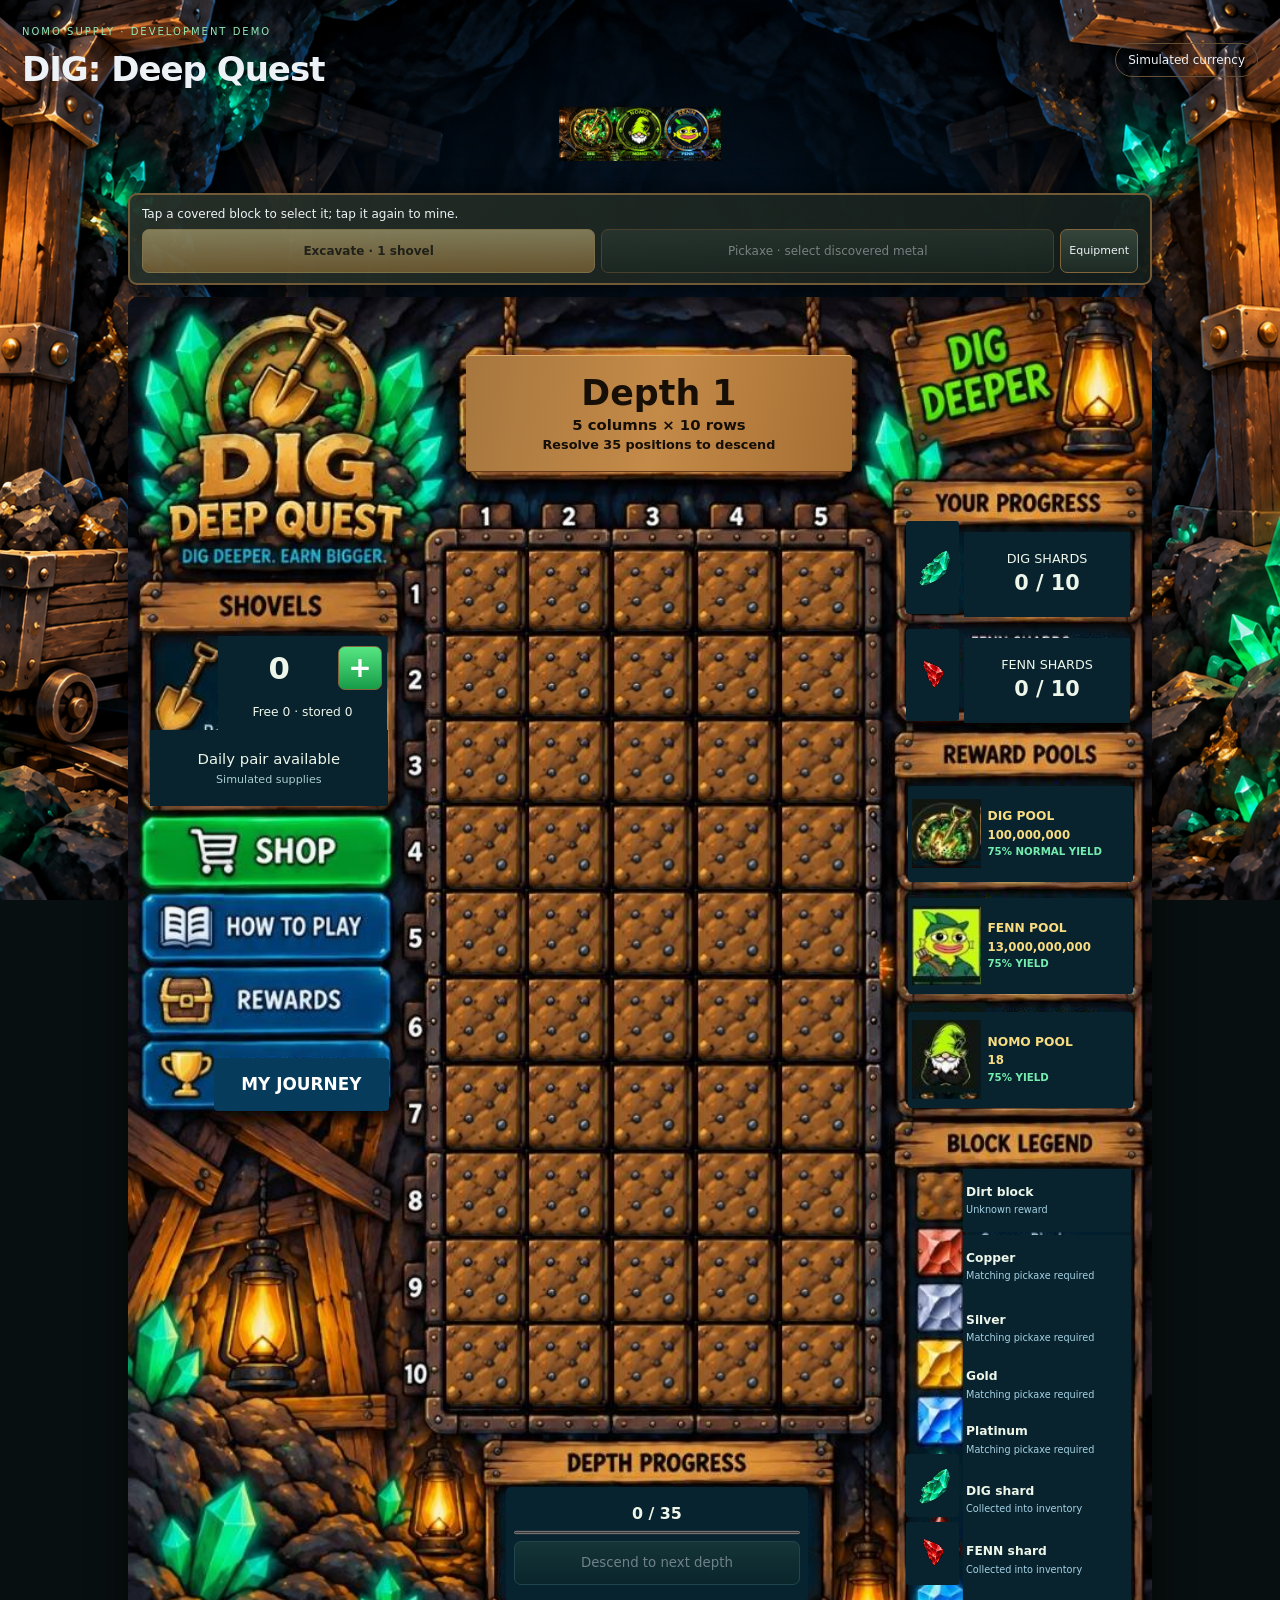
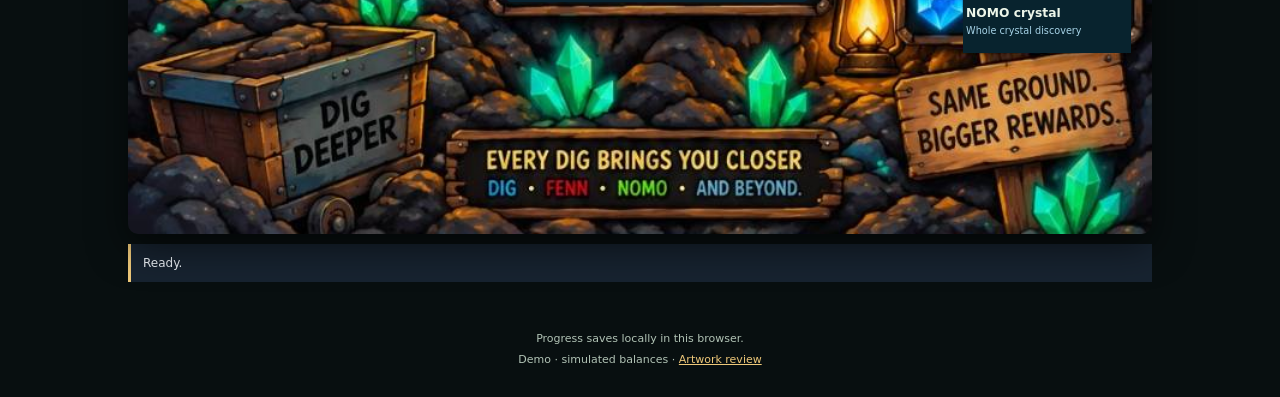
==== commit 450ce861: "Publish verified recovered DIG gameplay, crystals and current Boost labels" ====
--- a/index.html
+++ b/index.html
@@ -7,11 +7,11 @@
   <meta name="referrer" content="no-referrer">
   <meta http-equiv="Content-Security-Policy" content="default-src 'self'; script-src 'self'; style-src 'self'; img-src 'self' data:; connect-src 'self'; object-src 'none'; base-uri 'self'; form-action 'self'">
   <title>DIG: Deep Quest — gameplay preview</title>
-  <link rel="stylesheet" href="style.css?v=mobile-fit-20261014">
-  <link rel="stylesheet" href="approved-board.css?v=mobile-fit-20261014">
-  <link rel="stylesheet" href="approved-shop.css?v=mobile-fit-20261014">
-  <script type="module" src="interface.mjs?v=mobile-fit-20261014"></script>
-  <script type="module" src="app.mjs?v=mobile-fit-20261014"></script>
+  <link rel="stylesheet" href="style.css?v=dig-rules-20261015">
+  <link rel="stylesheet" href="approved-board.css?v=dig-rules-20261015">
+  <link rel="stylesheet" href="approved-shop.css?v=dig-rules-20261015">
+  <script type="module" src="interface.mjs?v=dig-rules-20261015"></script>
+  <script type="module" src="app.mjs?v=dig-rules-20261015"></script>
   <link rel="stylesheet" href="crystal-cinematic.css">
 </head>
 <body>
@@ -73,8 +73,8 @@
       <button id="buy-shovels">Buy simulated shovels</button><button id="free">Claim 2 daily free shovels</button>
       <p class="hint" id="free-status"></p>
       <h2>DIG Boost coverage</h2><p id="boost-status"></p><p><strong id="pass">0</strong> covered positions remaining</p>
-      <button id="buy-pass">DIG Boost Pass · 260,000 DIG</button>
-      <p class="hint" id="boost-terms">DIG payment only. Boost Mode belongs exclusively to the DIG reward pool. 250 future eligible positions; digging sold separately. Buying a pass does not guarantee activation. Unused uses carry forward. No refunds; timing and profit are not guaranteed. FENN/NOMO retain their normal yields and pauses. Oso/Bebe equipment bonuses are separate; they have no independent Boost Mode or Boost pool.</p>
+      <button id="buy-pass">DIG Boost Pass · 52,000 DIG</button>
+      <p class="hint" id="boost-terms">DIG payment only. Boost Mode belongs exclusively to the DIG reward pool. 50 future eligible positions; digging sold separately. Buying a pass does not guarantee activation. Unused uses carry forward. No refunds; timing and profit are not guaranteed. FENN/NOMO retain their normal yields and pauses. Oso/Bebe equipment bonuses are separate; they have no independent Boost Mode or Boost pool.</p>
       <details id="mythic-nfts"><summary>Mythic Shovel NFTs</summary><div id="mythic-shop"></div><div id="allowances" class="hint"></div></details>
       <details><summary>Cosmetic shovels</summary><div id="shovel-shop"></div><p class="hint">Permanent skins grant no actions or NFT bonuses.</p></details>
       <details><summary>Decorative plates</summary><p class="hint">Standalone catalogue prices; no gameplay effects. New frame designs await review; branded previews retain the original approved coin pixels.</p><div id="plate-shop"></div></details>
@@ -88,7 +88,7 @@
       <h2>Reward vault · DIG</h2><dl class="metrics compact"><div><dt>Spendable</dt><dd id="spendable">—</dd></div><div><dt>Protected obligations</dt><dd id="reserved">—</dd></div><div><dt>Unreserved treasury</dt><dd id="treasury">—</dd></div></dl>
       <p class="hint">FENN: <span id="pool-FENN"></span></p><p class="hint">NOMO: <span id="pool-NOMO"></span></p>
 </dialog>
-  <dialog id="help-panel" class="game-panel" aria-labelledby="help-panel-title"><div class="panel-heading"><h2 id="help-panel-title">How to play</h2><button type="button" data-close-panel aria-label="Close How to play">Close</button></div>  <div class="how-to" id="how-to"><ol><li>Open Shop → Shovels → Buy digging shovels to buy a pack using simulated DIG, or claim the eligible daily pair.</li><li>Tap a covered block once to select it, then tap the same block again to mine with one shovel. You can also use Excavate. Discovered metal still needs a matching pickaxe.</li><li>Only the DIG reward pool has Boost Mode. Buy its pass using DIG only; buying does not guarantee activation. Coverage applies when the DIG pool meets its approved funding conditions. Digging still uses shovels.</li><li>Use information tools before excavating. Resolve 35 positions, or purchase early Depth Pass, then confirm the next depth.</li></ol><p>Nothing connects to a live wallet. Your phone saves a separate local game; saves do not sync across devices.</p></div></dialog>
+  <dialog id="help-panel" class="game-panel" aria-labelledby="help-panel-title"><div class="panel-heading"><h2 id="help-panel-title">How to play</h2><button type="button" data-close-panel aria-label="Close How to play">Close</button></div>  <div class="how-to" id="how-to"><ol><li>Open Shop → Shovels → Buy digging shovels to buy a pack using simulated DIG, or claim the eligible daily pair.</li><li>Tap a covered block once to select it, then tap the same block again to mine with one shovel. You can also use Excavate. Discovered metal still needs a matching pickaxe.</li><li>Only the DIG reward pool has Boost Mode. Buy its pass using DIG only; buying does not guarantee activation. Coverage applies when the DIG pool meets its approved funding conditions. Digging still uses shovels.</li><li>Use information tools before excavating. Resolve 35 positions, or purchase early Depth Pass, then confirm the next depth.</li></ol><details id="dig-reward-rules"><summary>Current DIG rewards and Boost Pass</summary><p>Regular DIG rewards occur on 34% of ordinary blocks. The chances below apply within those DIG discoveries; metal, crystal, FENN and NOMO reward tables are unchanged. One eligible permanent Mythic can add 5% or 10% to regular DIG after yield, including Boost.</p><table id="dig-reward-table"></table><p>52,000 DIG buys 50 eligible covered positions. Digging is separate; activation is not guaranteed. A new DIG crystal formed from shards uses the coverage of its tenth shard; no Mythic bonus applies to crystals. Saved boards retain their pre-generated outcomes until descent; newly generated boards use the new odds.</p></details><p>Nothing connects to a live wallet. Your phone saves a separate local game; saves do not sync across devices.</p></div></dialog>
   <dialog id="journey-panel" class="game-panel" aria-labelledby="journey-panel-title"><div class="panel-heading"><h2 id="journey-panel-title">My journey</h2><button type="button" data-close-panel aria-label="Close My journey">Close</button></div>      <h2 id="statistics">Your mining journey</h2><p class="hint">Local expedition history. Online leaderboard service is not connected.</p><ol id="activity"></ol>
 </dialog>
   <dialog id="qa-panel" class="game-panel" aria-labelledby="qa-panel-title"><div class="panel-heading"><h2 id="qa-panel-title">Demo testing</h2><button type="button" data-close-panel aria-label="Close Demo testing">Close</button></div>      <details><summary>Allocation monitor</summary><p class="hint">Read-only simulated balances. Protected obligations are part of the actual pool, not additional funding. No withdrawal controls.</p><div id="ledger-monitor"></div></details>
--- a/approved-shop.css
+++ b/approved-shop.css
@@ -18,3 +18,12 @@
  .approved-shop-items button{min-width:100px;min-height:44px}
  .approved-shop-notice,.approved-shop-detail p,.shop-digging-packs p{overflow-wrap:anywhere}
 }
+
+/* Current approved Boost terms overlay the dated embedded numbers without altering source art. */
+.approved-shop-scene{container-type:inline-size}
+.shop-boost-runtime{position:absolute;display:flex;align-items:center;justify-content:center;box-sizing:border-box;margin:0;padding:0 2px;background:#091612;color:#ffe39a;font-size:1.6cqw;line-height:1.1;font-weight:800;text-align:center;white-space:nowrap;pointer-events:none;text-shadow:1px 1px 2px #000}
+.shop-boost-price{font-size:1.65cqw;background:#0b251b;color:#ffe59c}
+.shop-boost-terms{font-size:1.25cqw;justify-content:flex-start;color:#f4edd5;background:#07111a;font-weight:500}
+#dig-reward-table{width:100%;border-collapse:collapse;font-size:clamp(11px,2.8vw,15px)}
+#dig-reward-table th,#dig-reward-table td{padding:8px 5px;border-bottom:1px solid #496047;text-align:left}
+#dig-reward-rules{margin:12px 0}#dig-reward-rules summary{min-height:44px;padding:10px;cursor:pointer}
